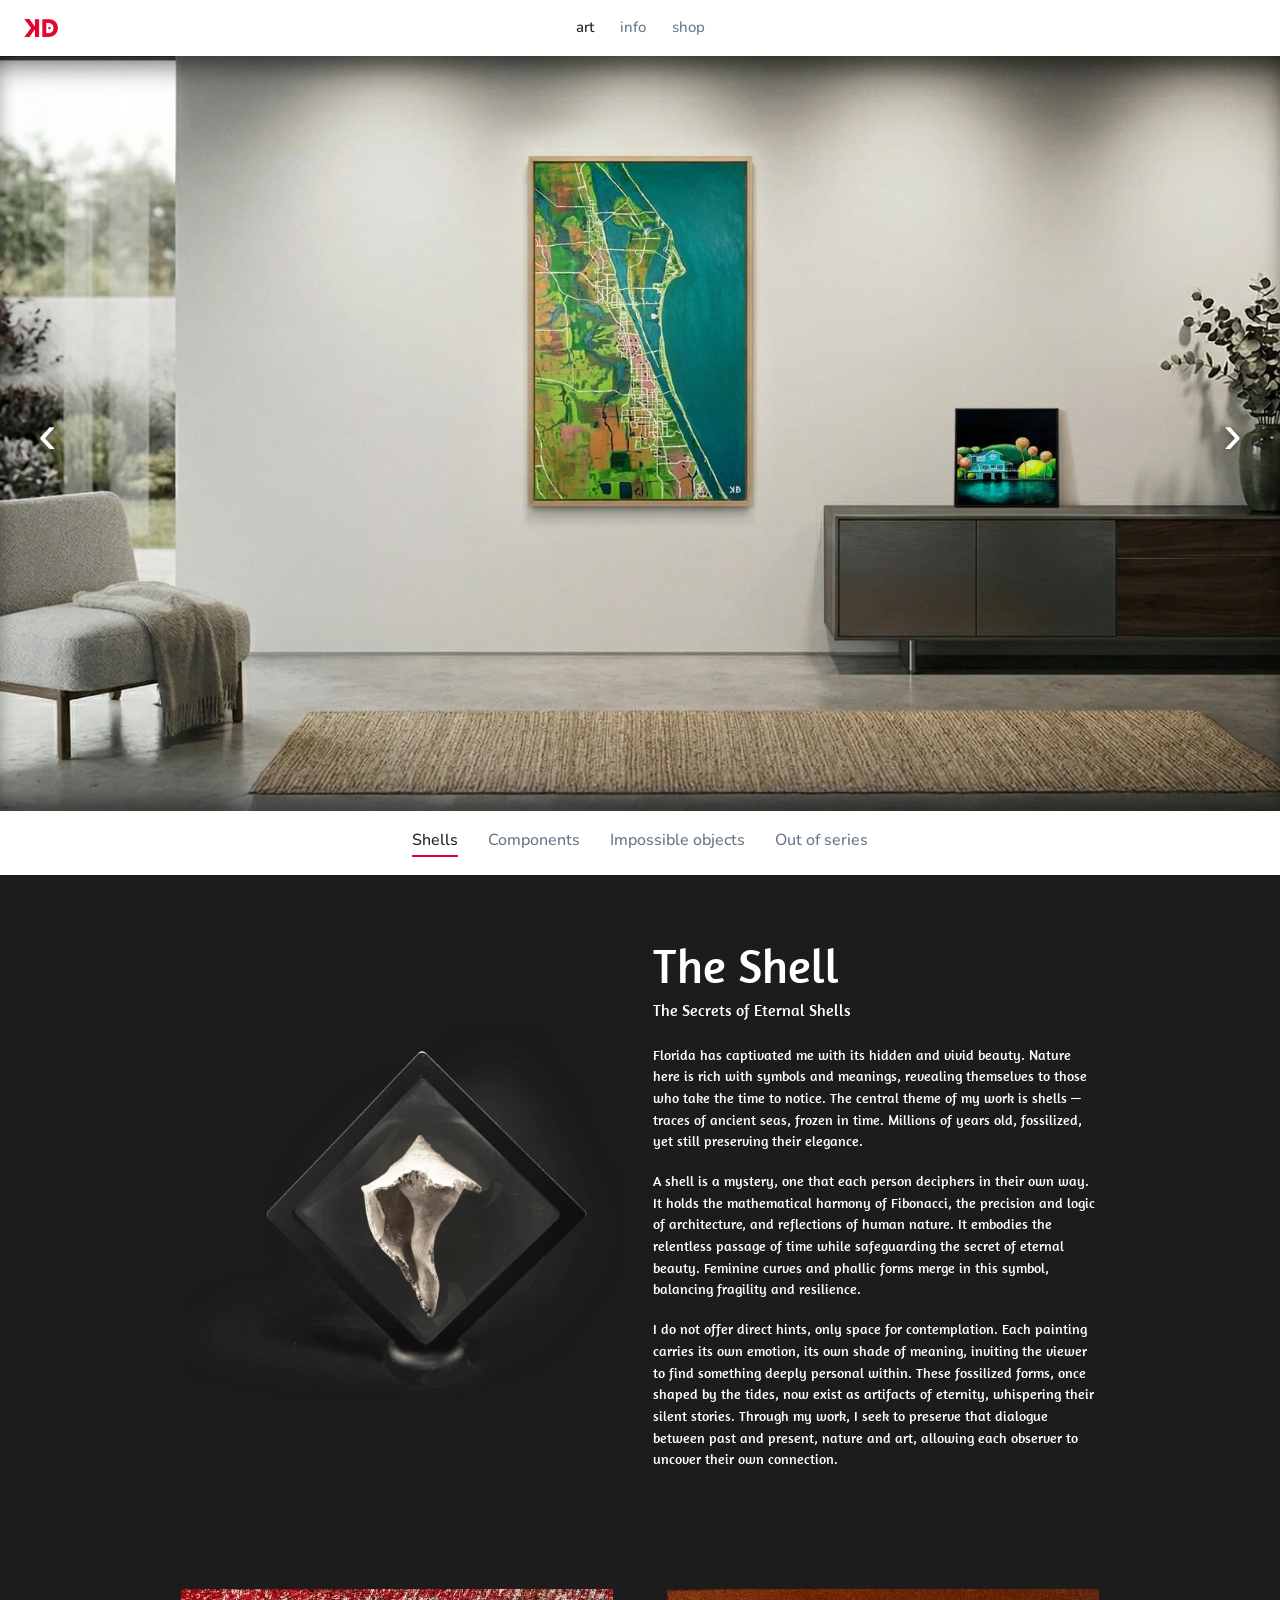
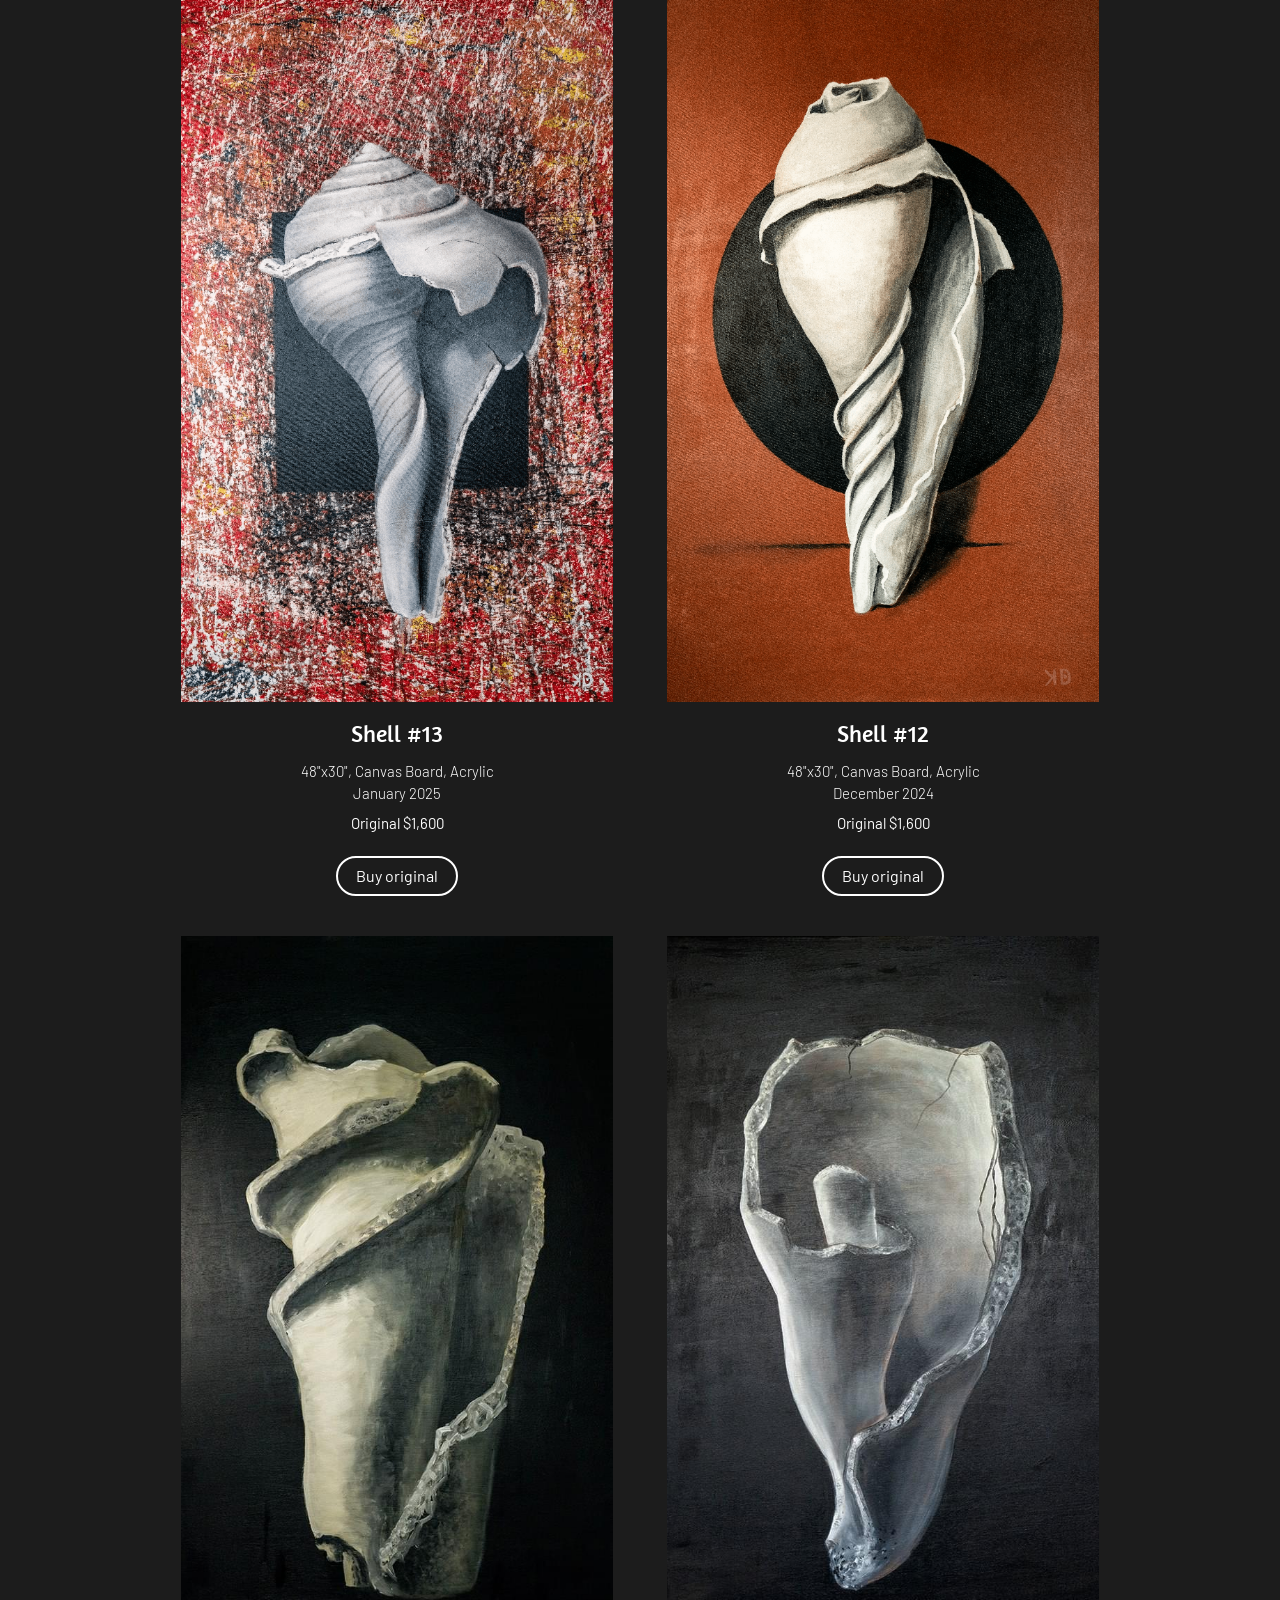
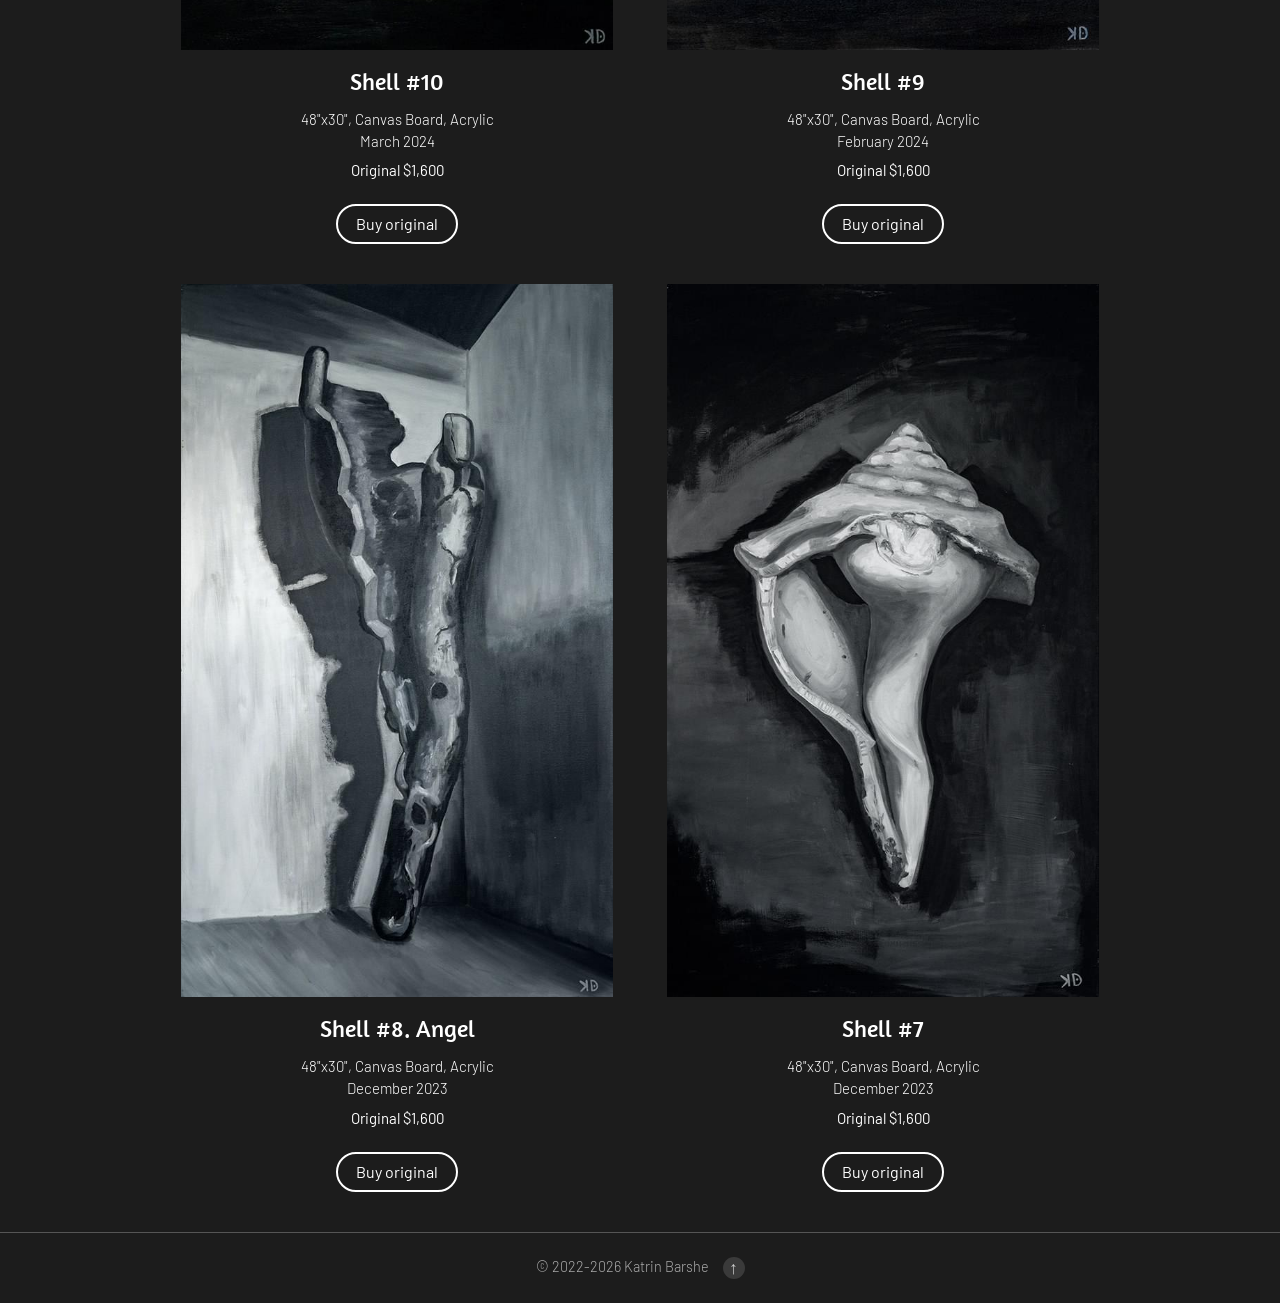
==== index.html @ f4145942 "Refactor code structure for improved readability and maintainability" ====
<!DOCTYPE html>
<html lang="en">
<head>
  <meta charset="UTF-8">
  <meta name="viewport" content="width=device-width, initial-scale=1">
  <title>Katrin Barshe</title>
  <meta name="description" content="Paintings by Katrin Barshe: shells, components, impossible objects. Melbourne, Florida.">
  <meta property="og:title" content="Katrin Barshe">
  <meta property="og:image" content="assets/img/shell-13.jpg">
  <link rel="icon" href="favicon.ico" sizes="any">
  <link rel="icon" type="image/png" href="assets/img/favicon.png">
  <link rel="apple-touch-icon" href="assets/img/apple-touch-icon.png">
  <link rel="preconnect" href="https://fonts.googleapis.com">
  <link rel="preconnect" href="https://fonts.gstatic.com" crossorigin>
  <link href="https://fonts.googleapis.com/css2?family=Amaranth&family=Barlow:wght@300;400&family=Nunito:wght@500&display=swap" rel="stylesheet">
  <link rel="stylesheet" href="styles.css">
</head>
<body>

<header class="topbar" id="top">
  <a class="topbar-logo" href="index.html"><img class="logo" src="assets/img/favicon.png" alt="Katrin Barshe"></a>
  <nav class="navbar" aria-label="Main">
    <a href="index.html" aria-current="page">art</a>
    <a href="info.html">info</a>
    <a href="https://katrinbarshe.printful.me/">shop</a>
  </nav>
</header>

<main>

  <section class="slider" aria-label="Paintings in a gallery">
    <img class="slide-img is-on" src="assets/img/hero-1.jpg" alt="">
    <img class="slide-img" src="assets/img/hero-2.jpg" alt="">
    <img class="slide-img" src="assets/img/hero-3.jpg" alt="">
    <button class="arrow prev" type="button" aria-label="Previous image">&#8249;</button>
    <button class="arrow next" type="button" aria-label="Next image">&#8250;</button>
  </section>

  <nav class="series-nav" aria-label="Series">
    <a href="index.html" aria-current="page">Shells</a>
    <a href="components.html">Components</a>
    <a href="impossible-objects.html">Impossible objects</a>
    <a href="out-of-series.html">Out of series</a>
  </nav>

  <section class="dark">
    <div class="wrap intro">
      <img src="assets/img/shell-intro.png" alt="Shell painting in a frame">
      <div class="intro-text">
        <h1 class="h-big">The Shell</h1>
        <p class="sub">The Secrets of Eternal Shells</p>
        <p>Florida has captivated me with its hidden and vivid beauty. Nature here is rich with symbols and meanings, revealing themselves to those who take the time to notice. The central theme of my work is shells — traces of ancient seas, frozen in time. Millions of years old, fossilized, yet still preserving their elegance.</p>
        <p>A shell is a mystery, one that each person deciphers in their own way. It holds the mathematical harmony of Fibonacci, the precision and logic of architecture, and reflections of human nature. It embodies the relentless passage of time while safeguarding the secret of eternal beauty. Feminine curves and phallic forms merge in this symbol, balancing fragility and resilience.</p>
        <p>I do not offer direct hints, only space for contemplation. Each painting carries its own emotion, its own shade of meaning, inviting the viewer to find something deeply personal within. These fossilized forms, once shaped by the tides, now exist as artifacts of eternity, whispering their silent stories. Through my work, I seek to preserve that dialogue between past and present, nature and art, allowing each observer to uncover their own connection.</p>
      </div>
    </div>
  </section>

  <section class="dark" id="shells">
    <div class="wrap tiles" data-series="shells" data-layout="tiles"></div>
  </section>

</main>

<footer class="footer">
  <p>© 2022-2026 Katrin Barshe</p>
  <a href="#top" class="back-to-top" aria-label="Back to top">&#8593;</a>
</footer>

<script src="works.js"></script>
<script src="main.js"></script>
<script src="parallax.js"></script>
</body>
</html>
---- styles.css ----
/* Katrin Barshe: copy of the original Strikingly design */

:root {
  --dark: #1c1c1c;
  --gray: #77797a;
  --nav: #667788;
  --info-text: #6a7a8b;
  --wrap: 918px;
}

* { box-sizing: border-box; }
html { scroll-behavior: smooth; }
@media (prefers-reduced-motion: reduce) { html { scroll-behavior: auto; } }

body {
  margin: 0;
  background: #fff;
  color: #fff;
  font-family: "Barlow", sans-serif;
  font-weight: 300;
  font-size: 15px;
  line-height: 1.45;
}
img { display: block; max-width: 100%; height: auto; }
a:focus-visible, button:focus-visible { outline: 2px solid #e8eaec; outline-offset: 3px; }

.wrap { width: min(var(--wrap), calc(100% - 40px)); margin: 0 auto; }

/* ---------- header: one thin bar, logo left, menu centered ---------- */

.topbar {
  position: sticky;
  top: 0;
  z-index: 10;
  background: #fff;
  display: grid;
  grid-template-columns: 1fr auto 1fr;
  align-items: center;
  height: 56px;
  padding: 0 24px;
}
.topbar-logo { justify-self: start; display: flex; }
.logo { width: 34px; height: auto; }
.navbar {
  display: flex;
  gap: 26px;
  font-family: "Gotham Rounded", "Nunito", sans-serif;
  font-weight: 500;
  font-size: 15px;
}
.navbar a { color: var(--nav); text-decoration: none; }
.navbar a:hover { color: #334455; }

/* ---------- slider ---------- */

.slider {
  position: relative;
  height: min(59vw, 760px);
  overflow: hidden;
  background: #fff;
}
.slide-img {
  position: absolute;
  inset: 0;
  width: 100%;
  height: 100%;
  max-width: none;
  object-fit: cover;
  opacity: 0;
  transition: opacity 0.8s ease;
}
.slide-img.is-on { opacity: 1; }
.arrow {
  position: absolute;
  top: 50%;
  transform: translateY(-50%);
  background: none;
  border: 0;
  color: #fff;
  font-size: 56px;
  line-height: 1;
  padding: 10px 18px;
  cursor: pointer;
  text-shadow: 0 1px 6px rgba(0, 0, 0, 0.5);
}
.prev { left: 20px; }
.next { right: 20px; }

/* ---------- headings ---------- */

.h-big, .h-mid, .work-title, .sub, .intro-text p {
  font-family: "Amaranth", sans-serif;
  font-weight: 400;
}
.h-big { font-size: 48px; line-height: 1.3; margin: 0; }
.h-mid { font-size: 36px; line-height: 1.2; margin: 0; }

/* ---------- sections ---------- */

.dark { background: var(--dark); padding: 40px 0; }
.gray { background: var(--gray); padding: 40px 0 60px; }

.intro {
  display: grid;
  grid-template-columns: 446px 1fr;
  gap: 26px;
  align-items: center;
  padding: 20px 0;
}
.intro-text .sub { font-size: 16px; margin: 0 0 22px; }
.intro-text p { font-size: 14px; line-height: 1.55; margin: 0 0 18px; }
.intro-io { margin-bottom: 30px; }

.banner {
  height: min(50vw, 640px);
  background-size: cover;
  background-position: center;
  display: flex;
  align-items: center;
  justify-content: center;
  text-align: center;
}
.banner .h-big { text-shadow: 0 1px 12px rgba(0, 0, 0, 0.35); }

/* ---------- rows: image and text side by side, alternating ---------- */

.row {
  display: grid;
  grid-template-columns: 1fr 1fr;
  margin-bottom: 20px;
}
.row-img img { width: 100%; }
.row-text {
  display: flex;
  flex-direction: column;
  padding: 24px 14px;
}
.rows-bottom .row-text { justify-content: flex-end; padding-bottom: 40px; }
.rows-center .row-text { justify-content: center; }
.img-right .row-img { order: 2; }

/* ---------- tiles: two columns, centered captions ---------- */

.tiles {
  display: grid;
  grid-template-columns: 1fr 1fr;
  gap: 40px 54px;
  align-items: end;
}
.tile { text-align: center; }
.tile img { width: 100%; }
.tile-text { padding-top: 14px; }
.tile:last-child:nth-child(odd) { grid-column: 1 / -1; width: calc(50% - 27px); margin: 0 auto; }

/* ---------- work info ---------- */

.work-title { font-size: 24px; line-height: 1.45; margin: 0 0 10px; }
.work-meta { margin: 0; }
.work-price { margin: 8px 0 0; font-weight: 400; }
.work-actions { margin: 22px 0 0; display: flex; flex-wrap: wrap; gap: 10px; }
.tile .work-actions { justify-content: center; }

.pill {
  display: inline-block;
  padding: 10px 18px;
  border: 2px solid #fff;
  border-radius: 999px;
  color: #fff;
  font-family: "Barlow", sans-serif;
  font-weight: 400;
  font-size: 16px;
  line-height: 1;
  text-decoration: none;
}
.pill:hover { background: #fff; color: var(--dark); }

/* ---------- info page ---------- */

.info { background: #fff; color: var(--info-text); padding: 40px 0 80px; }
.info-grid {
  display: grid;
  grid-template-columns: auto 1fr;   /* photo column = photo width; its height follows the text (info.html script) */
  gap: 40px;
  align-items: start;
}
.info-grid > img { display: block; max-width: 45vw; object-fit: cover; }
.info-text p:last-child { margin-bottom: 0; }
.info-text p { margin: 0 0 18px; }
.info-text a { color: #555; }
.info-banner { height: 281px; background-size: cover; background-position: center; }

/* ---------- footer ---------- */

.footer {
  background: var(--dark);
  border-top: 1px solid #555;
  padding: 24px 20px;
  display: flex;
  align-items: center;
  justify-content: center;
  gap: 14px;
}
.footer p { margin: 0; font-size: .9rem; color: #aaa; }
.back-to-top {
  display: inline-flex;
  align-items: center;
  justify-content: center;
  width: 22px;
  height: 22px;
  border-radius: 50%;
  background: #3a3a3a;
  color: #ccc;
  font-size: 1.1rem;
  font-weight: 600;
  text-decoration: none;
  transition: background .2s ease, color .2s ease;
}
.back-to-top:hover { background: #e4003a; color: #fff; text-decoration: none; }
html { scroll-behavior: smooth; }
@media (prefers-reduced-motion: reduce) { html { scroll-behavior: auto; } }

/* Map of Florida on the info page: fixed background = parallax, like katrindesign.com.
   The map is sized to 90% of the screen height (about 10% less zoom than "cover"). */
.info-map {
  background-size: max(100vw, calc(90vh * 3.145)) auto;
  background-position: center bottom;   /* map sits at the bottom of the screen, marker stays in view */
  background-repeat: no-repeat;
  background-attachment: fixed;
  background-color: #111;
  min-height: 40vh;
}
/* phones don't support fixed backgrounds well */
@media (max-width: 760px) { .info-map { background-attachment: scroll; background-size: cover; min-height: 260px; } }

/* ---------- parallax (see parallax.js) ---------- */

.has-parallax { position: relative; overflow: hidden; }
.parallax-layer {
  position: absolute;
  left: 0;
  right: 0;
  top: -25%;
  height: 150%;
  background-size: cover;
  background-position: center;
  will-change: transform;
  z-index: 0;
}
.has-parallax > :not(.parallax-layer) { position: relative; z-index: 1; }

/* ---------- inner shadow: the picture sits below the page edge ---------- */

.slider, .banner, .info-banner { position: relative; }
.slider::after, .banner::after, .info-banner::after {
  content: "";
  position: absolute;
  inset: 0;
  pointer-events: none;
  z-index: 2;
  box-shadow:
    inset 0 22px 28px -14px rgba(0, 0, 0, 0.6),
    inset 0 -22px 28px -14px rgba(0, 0, 0, 0.6);
}
.slider .arrow { z-index: 3; }
.banner .h-big { position: relative; z-index: 3; }

/* ---------- series menu under the banner ---------- */

.series-nav {
  background: #fff;
  display: flex;
  flex-wrap: wrap;
  justify-content: center;
  gap: 8px 30px;
  padding: 18px 20px;
  font-family: "Gotham Rounded", "Nunito", sans-serif;
  font-weight: 500;
  font-size: 16px;
}
.series-nav a {
  color: var(--nav);
  text-decoration: none;
  padding-bottom: 3px;
  border-bottom: 2px solid transparent;
}
.series-nav a:hover { color: #334455; }
.series-nav a[aria-current="page"] { color: #222; border-bottom-color: #e4003a; }
.navbar a[aria-current="page"] { color: #222; }
.io-top { padding: 30px 0; }
.io-top .intro-io { margin-bottom: 0; grid-template-columns: 1fr; justify-items: center; }
.io-top .intro-io img { width: 446px; }

/* hidden from view, still read by search engines and screen readers */
.visually-hidden {
  position: absolute !important;
  width: 1px; height: 1px;
  overflow: hidden;
  clip: rect(0 0 0 0);
  white-space: nowrap;
}

/* ---------- white section (Components) ---------- */

.light { background: #f2f2f2; color: #222; padding: 40px 0 60px; }
.light .pill { border-color: #222; color: #222; }
.light .pill:hover { background: #222; color: #fff; }

/* ---------- two photos side by side instead of a banner (Impossible objects) ---------- */

.banner-pair {
  position: relative;
  display: grid;
  grid-template-columns: 1fr 1fr;
  height: min(50vw, 640px);
  overflow: hidden;
}
.banner-four {
  grid-template-columns: repeat(4, 1fr);
  height: auto;                      /* follow the photos, no cropping */
  max-width: 1440px;                 /* keeps the strip from getting too tall on wide screens */
  margin: 0 auto;
}
.banner-four img { height: auto; object-fit: initial; }
.banner-four-wrap { background: #292929; position: relative; }
.banner-four::after { display: none; }
.banner-four-wrap::after {
  content: "";
  position: absolute;
  inset: 0;
  pointer-events: none;
  box-shadow:
    inset 0 22px 28px -14px rgba(0, 0, 0, 0.6),
    inset 0 -22px 28px -14px rgba(0, 0, 0, 0.6);
}
.banner-pair img { width: 100%; height: 100%; max-width: none; object-fit: cover; }
.banner-pair::after {
  content: "";
  position: absolute;
  inset: 0;
  pointer-events: none;
  box-shadow:
    inset 0 22px 28px -14px rgba(0, 0, 0, 0.6),
    inset 0 -22px 28px -14px rgba(0, 0, 0, 0.6);
}

/* ---------- small screens ---------- */

@media (max-width: 760px) {
  .intro, .row, .tiles, .info-grid { grid-template-columns: 1fr; }
  .img-right .row-img { order: 0; }
  .rows-bottom .row-text { padding-bottom: 24px; }
  .tile:last-child:nth-child(odd) { width: 100%; }
  .h-big { font-size: 38px; }
}

/* Slider with full-width photos (Components, Out of series): nothing is cut at the sides,
   each photo slides from its top to its bottom while the page scrolls (see parallax.js). */
.slider.fit-slider { height: auto; aspect-ratio: 3 / 1; }
.fit-slider .slide-img { bottom: auto; }

/* ---------- clickable paintings + lightbox ---------- */
.pic { display: block; position: relative; padding: 0; border: 0; background: none; cursor: zoom-in; width: 100%; }
.pic img { display: block; width: 100%; }
.pic-count {
  position: absolute; right: 10px; bottom: 10px; padding: 3px 9px; border-radius: 12px;
  background: rgba(0,0,0,.55); color: #fff; font-size: 12px; letter-spacing: .04em; pointer-events: none;
}
.lightbox {
  position: fixed; inset: 0; z-index: 10000; background: #0d0d0d;
  display: flex; align-items: center; justify-content: center;
}
.lightbox[hidden] { display: none; }
body.lb-open { overflow: hidden; }
.lb-fig { margin: 0; display: flex; flex-direction: column; align-items: center; justify-content: center; width: 100%; height: 100%; padding: 56px 72px 20px; box-sizing: border-box; }
.lb-img { max-width: 100%; max-height: calc(100% - 36px); object-fit: contain; display: block; }
.lb-cap { color: #aaa; font-size: .9rem; margin-top: 12px; white-space: pre; }
.lb-close, .lb-prev, .lb-next {
  position: absolute; background: none; border: 0; color: #ddd; cursor: pointer; line-height: 1; padding: 10px 14px;
}
.lb-close { top: 8px; right: 12px; font-size: 38px; }
.lb-prev, .lb-next { top: 50%; transform: translateY(-50%); font-size: 56px; }
.lb-prev { left: 8px; } .lb-next { right: 8px; }
.lb-close:hover, .lb-prev:hover, .lb-next:hover { color: #e4003a; }
.lightbox.single .lb-prev, .lightbox.single .lb-next { display: none; }
@media (max-width: 760px) {
  .lb-fig { padding: 52px 8px 16px; }
  .lb-prev, .lb-next { font-size: 40px; top: auto; bottom: 6px; transform: none; }
}
.lightbox button:focus:not(:focus-visible) { outline: none; }
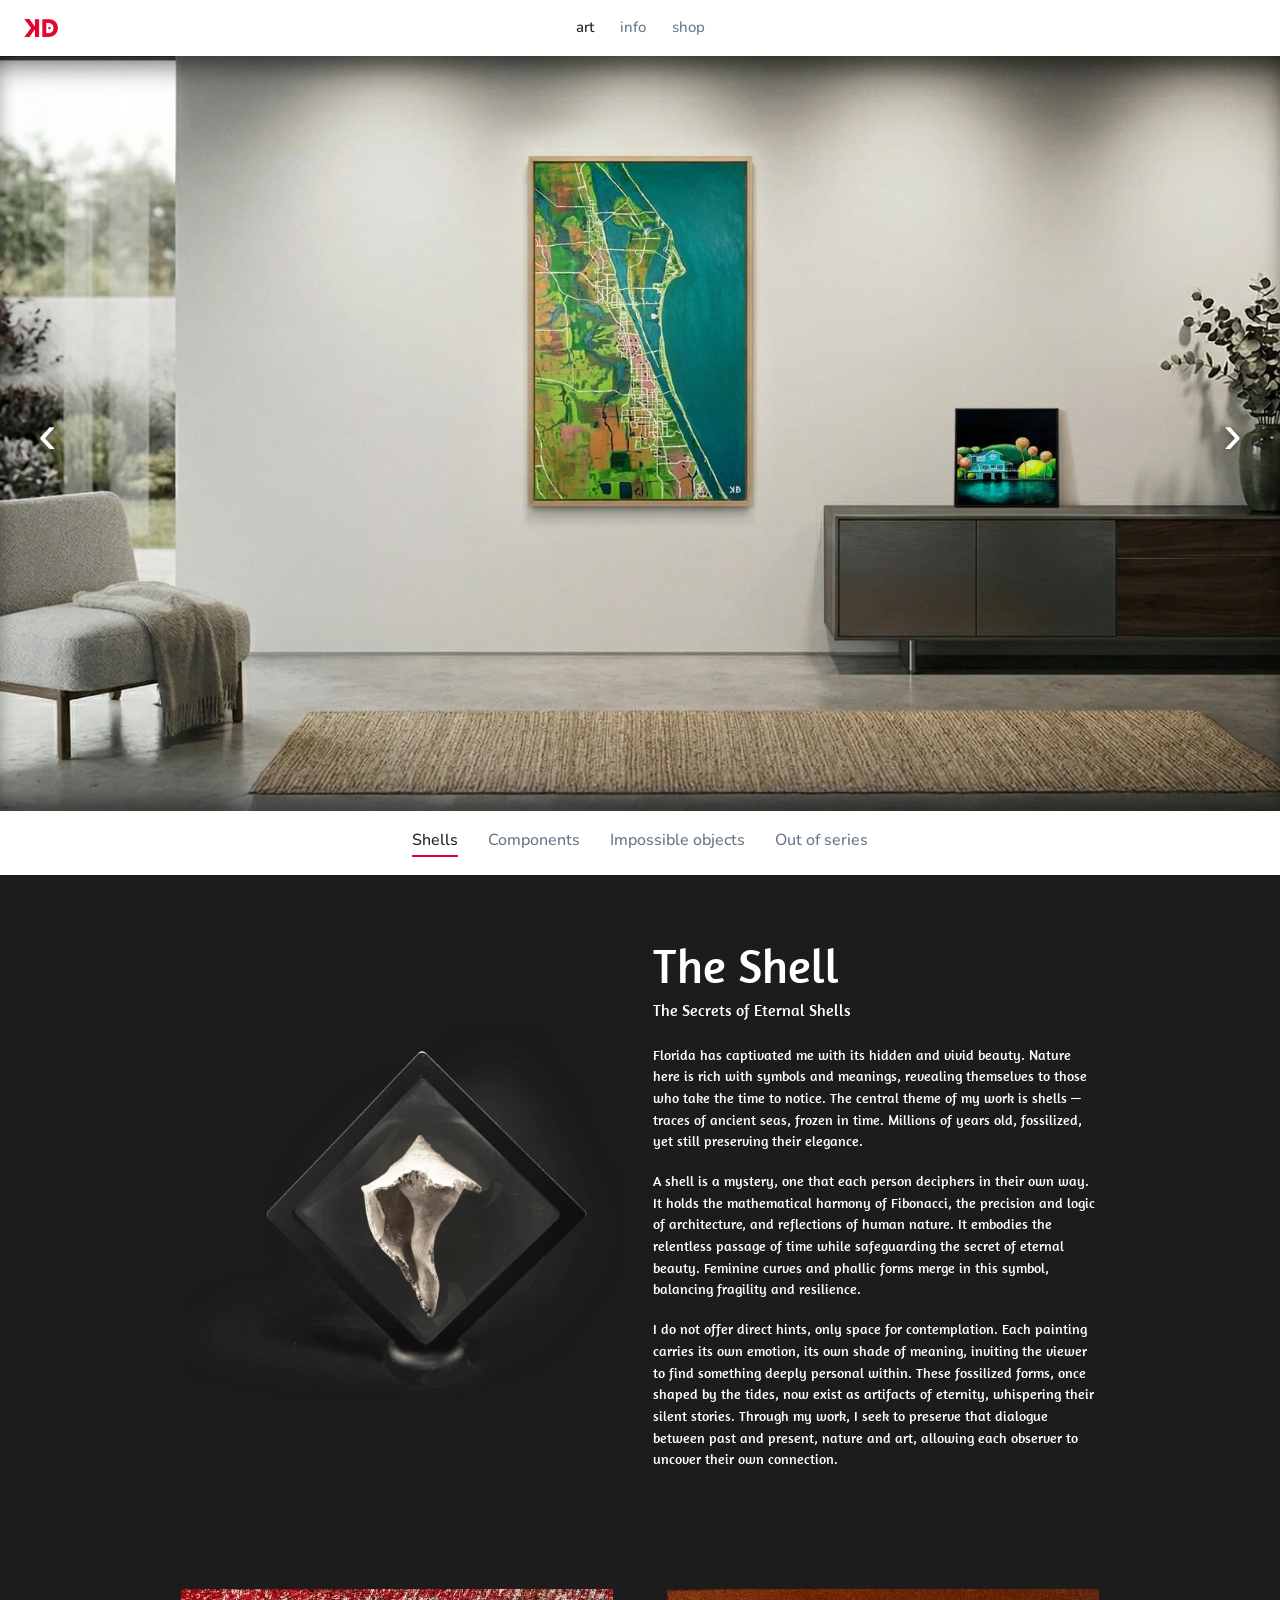
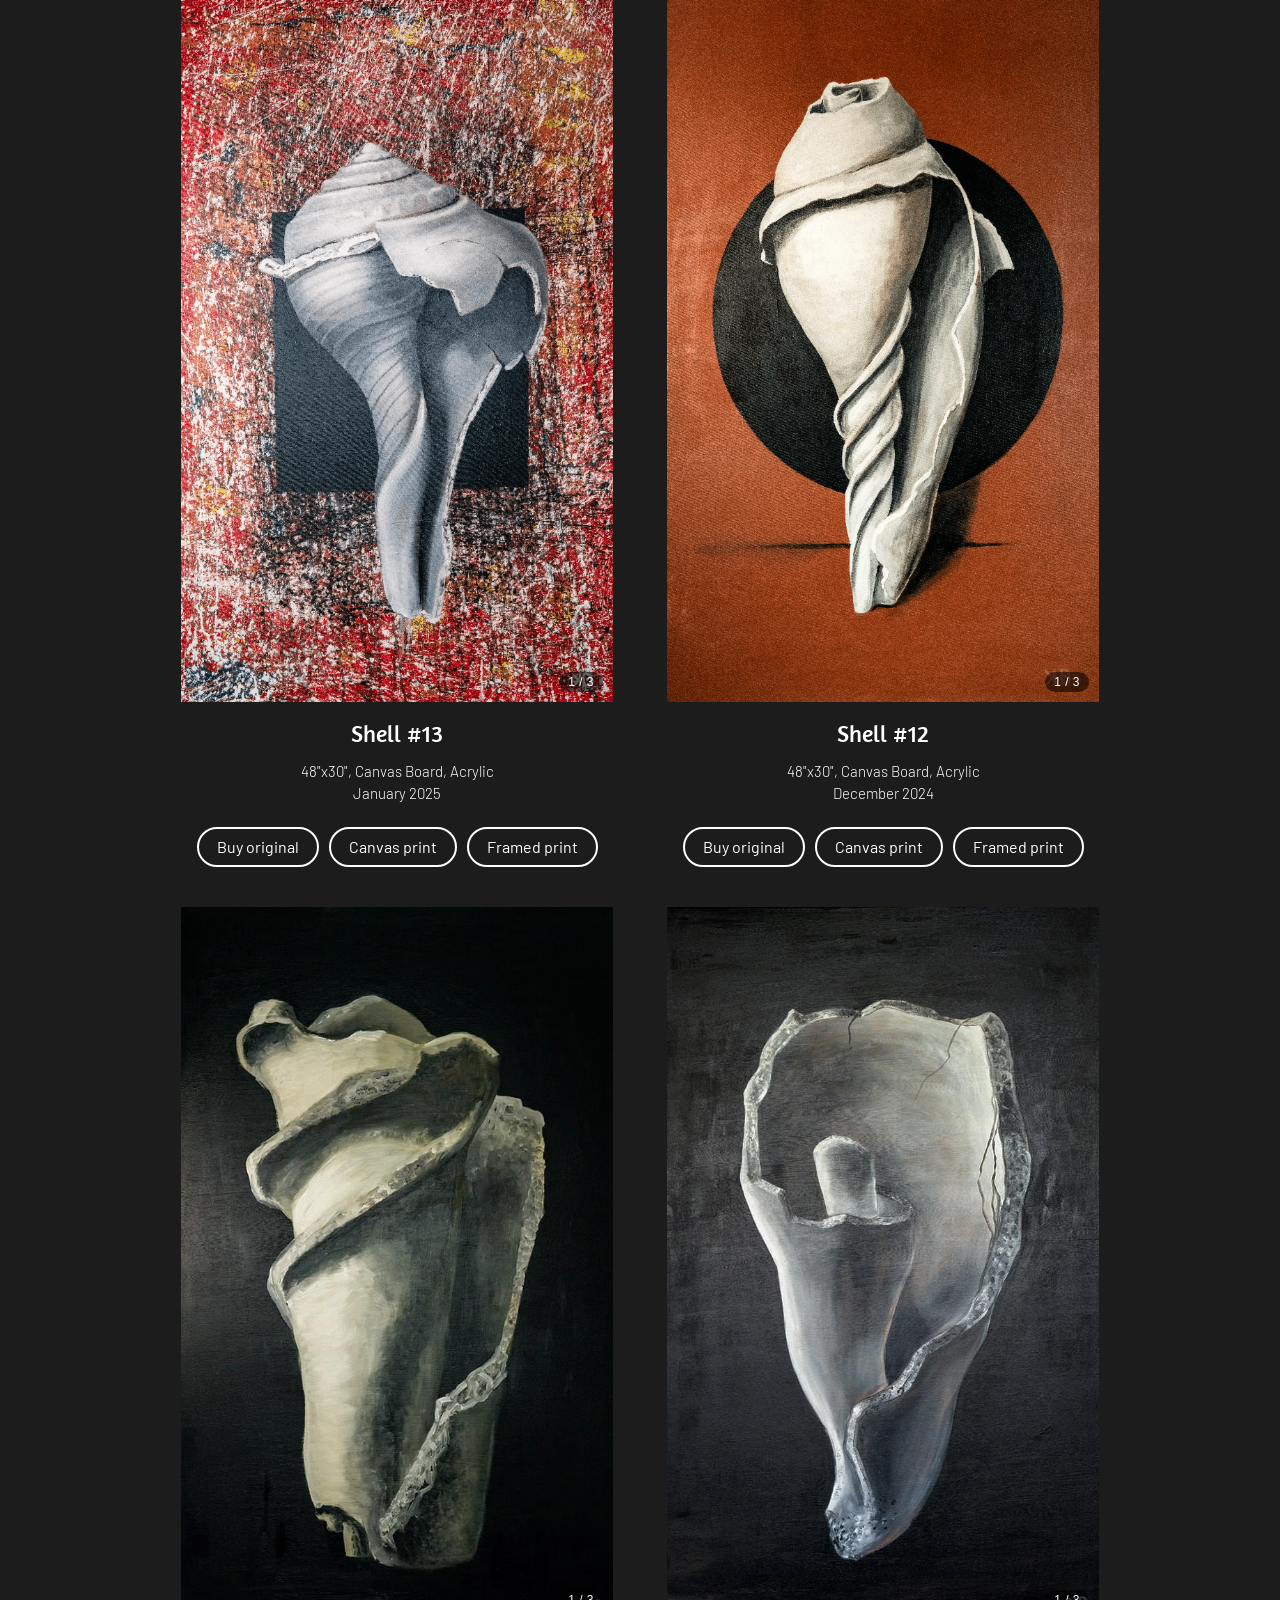
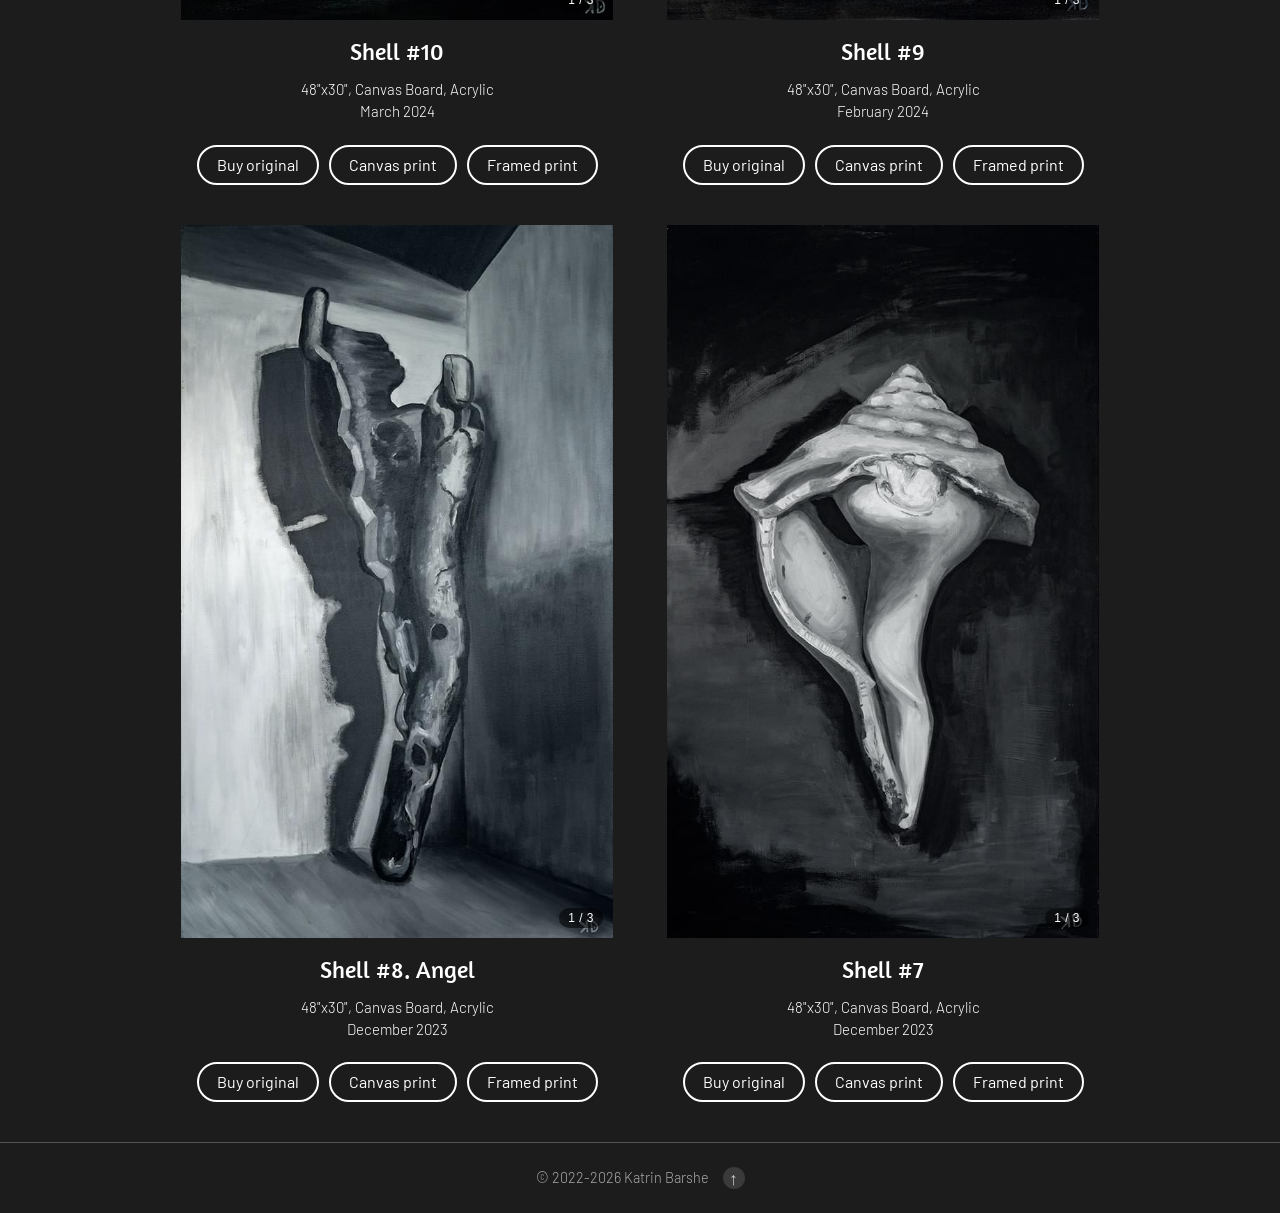
==== commit 41702425: "Add target="_blank" and rel="noopener" to shop links for improved security and user experience" ====
--- a/index.html
+++ b/index.html
@@ -22,7 +22,7 @@
   <nav class="navbar" aria-label="Main">
     <a href="index.html" aria-current="page">art</a>
     <a href="info.html">info</a>
-    <a href="https://katrinbarshe.printful.me/">shop</a>
+    <a href="https://katrinbarshe.printful.me/" target="_blank" rel="noopener">shop</a>
   </nav>
 </header>
 
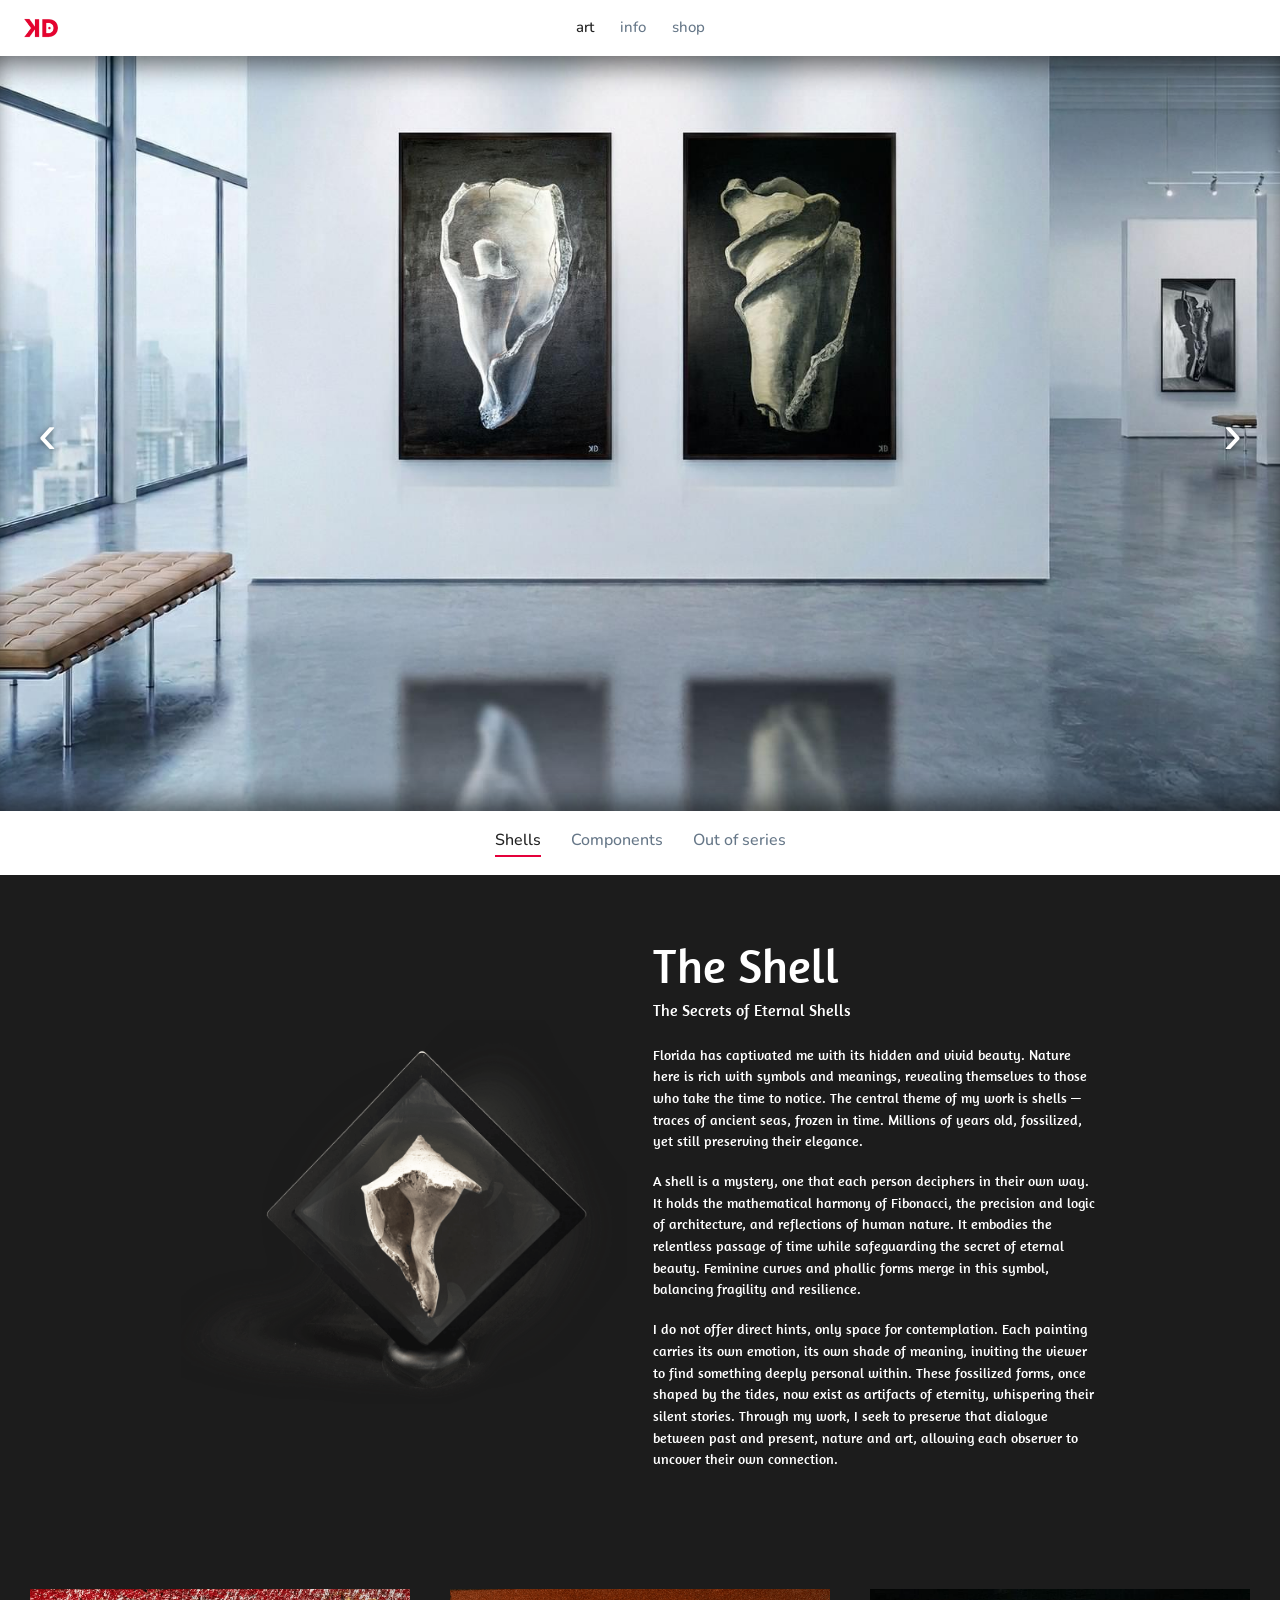
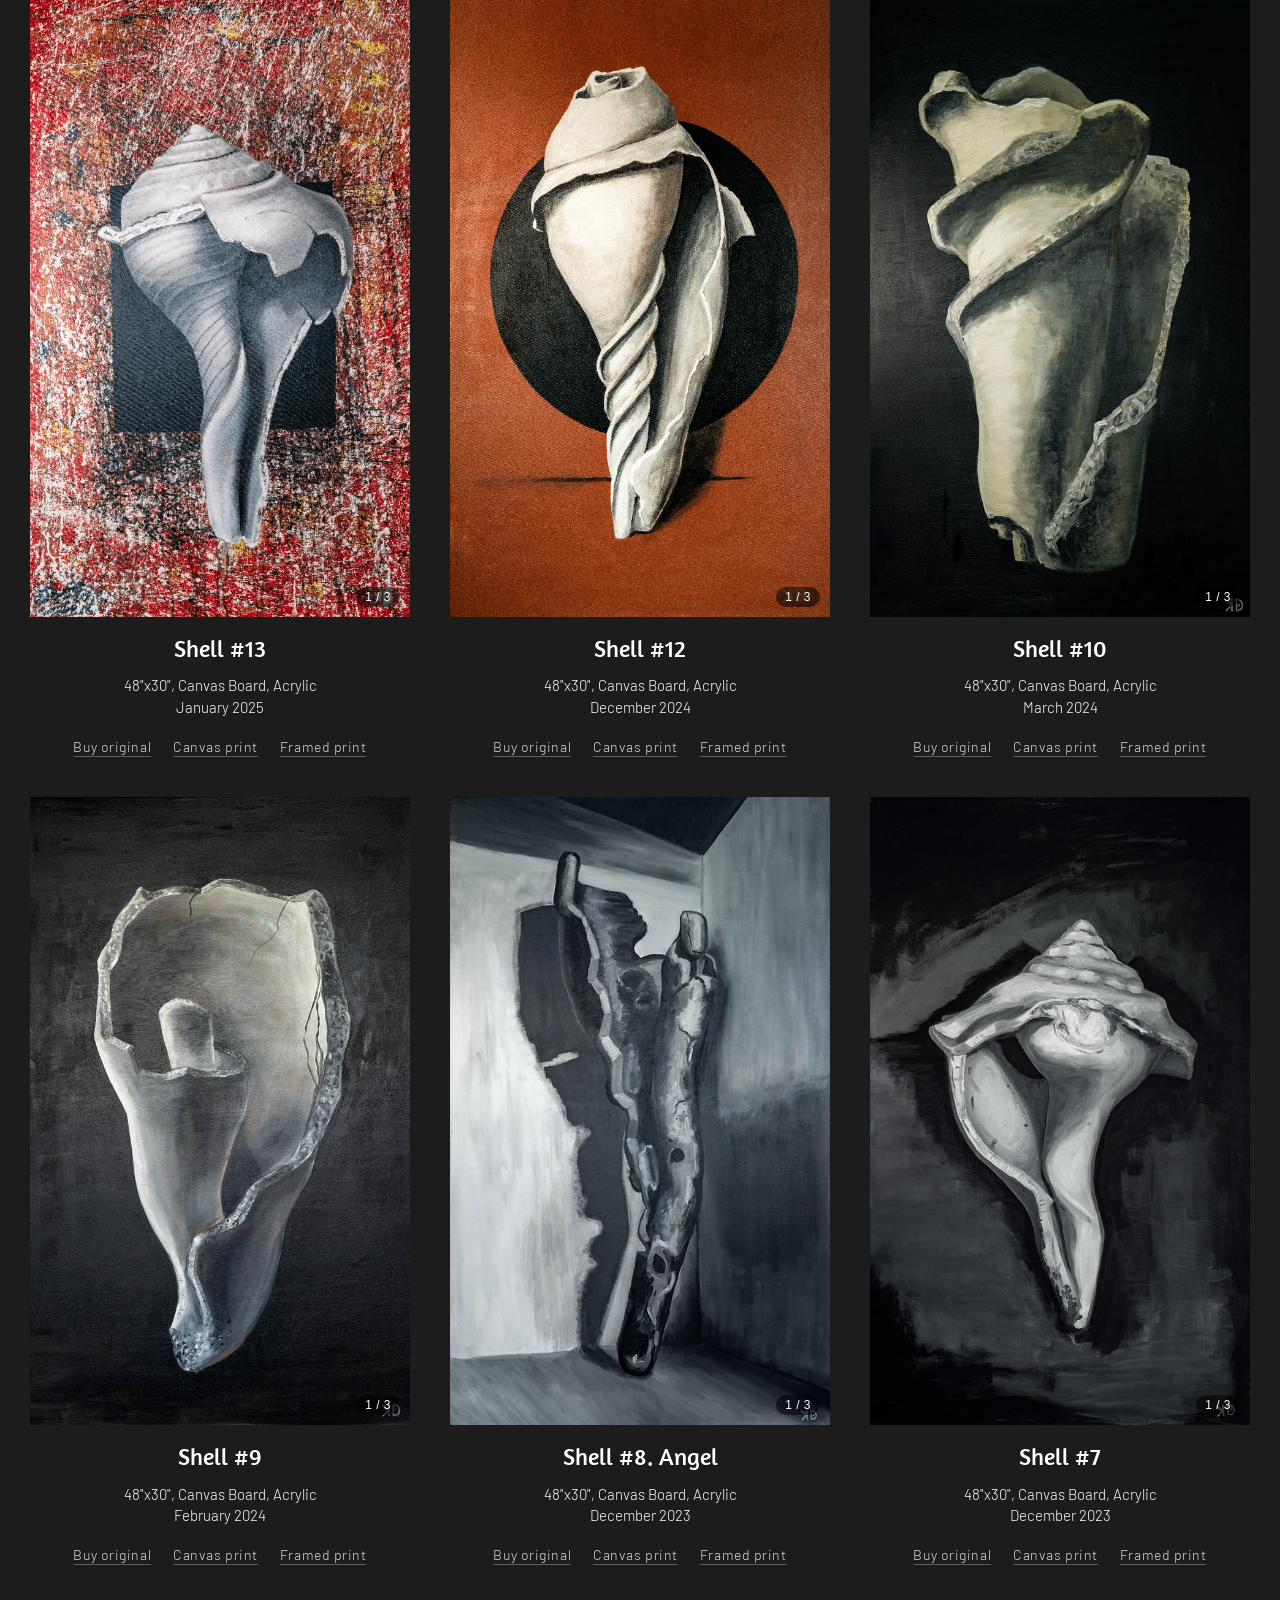
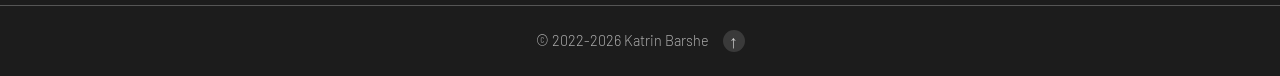
==== commit a252d8ff: "Update README and HTML files to remove impossible objects page; redirect to Out of series page" ====
--- a/index.html
+++ b/index.html
@@ -29,9 +29,9 @@
 <main>
 
   <section class="slider" aria-label="Paintings in a gallery">
-    <img class="slide-img is-on" src="assets/img/hero-1.jpg" alt="">
-    <img class="slide-img" src="assets/img/hero-2.jpg" alt="">
+    <img class="slide-img is-on" src="assets/img/hero-2.jpg" alt="">
     <img class="slide-img" src="assets/img/hero-3.jpg" alt="">
+    <img class="slide-img" src="assets/img/hero-1.jpg" alt="">
     <button class="arrow prev" type="button" aria-label="Previous image">&#8249;</button>
     <button class="arrow next" type="button" aria-label="Next image">&#8250;</button>
   </section>
@@ -39,7 +39,6 @@
   <nav class="series-nav" aria-label="Series">
     <a href="index.html" aria-current="page">Shells</a>
     <a href="components.html">Components</a>
-    <a href="impossible-objects.html">Impossible objects</a>
     <a href="out-of-series.html">Out of series</a>
   </nav>
 
--- a/styles.css
+++ b/styles.css
@@ -139,18 +139,22 @@
 .rows-center .row-text { justify-content: center; }
 .img-right .row-img { order: 2; }
 
-/* ---------- tiles: two columns, centered captions ---------- */
-
+/* ---------- tiles: flexible columns, centered captions ---------- */
+
+/* As many columns as fit: 1 on phones, 2 on tablets, 3-4 on wide screens.
+   Each tile stays about 380px wide so the 620px images stay sharp;
+   an unfinished last row is centered. */
+.tiles.wrap { width: min(1800px, calc(100% - 40px)); }
 .tiles {
-  display: grid;
-  grid-template-columns: 1fr 1fr;
-  gap: 40px 54px;
-  align-items: end;
-}
-.tile { text-align: center; }
+  display: flex;
+  flex-wrap: wrap;
+  justify-content: center;
+  gap: 40px;
+  align-items: flex-end;
+}
+.tile { flex: 0 1 380px; text-align: center; }
 .tile img { width: 100%; }
 .tile-text { padding-top: 14px; }
-.tile:last-child:nth-child(odd) { grid-column: 1 / -1; width: calc(50% - 27px); margin: 0 auto; }
 
 /* ---------- work info ---------- */
 
@@ -162,16 +166,33 @@
 
 .pill {
   display: inline-block;
-  padding: 10px 18px;
-  border: 2px solid #fff;
+  padding: 8px 16px;
+  border: 1px solid #fff;
   border-radius: 999px;
   color: #fff;
   font-family: "Barlow", sans-serif;
   font-weight: 400;
-  font-size: 16px;
+  font-size: 14px;
+  letter-spacing: 0.04em;
   line-height: 1;
   text-decoration: none;
 }
+/* Buy links (original and prints): plain text with a thin underline, one quiet line */
+.work-prints { margin: 18px 0 0; display: flex; flex-wrap: wrap; gap: 6px 22px; }
+.tile .work-prints { justify-content: center; }
+.text-link {
+  color: inherit;
+  font-size: 14px;
+  letter-spacing: 0.04em;
+  text-decoration: underline;
+  text-decoration-thickness: 1px;
+  text-underline-offset: 4px;
+  text-decoration-color: rgba(255, 255, 255, 0.35);
+  opacity: 0.85;
+}
+.text-link:hover { opacity: 1; text-decoration-color: currentColor; }
+.light .text-link { text-decoration-color: rgba(0, 0, 0, 0.3); }
+.light .text-link:hover { text-decoration-color: currentColor; }
 .pill:hover { background: #fff; color: var(--dark); }
 
 /* ---------- info page ---------- */
@@ -387,3 +408,10 @@
   .lb-prev, .lb-next { font-size: 40px; top: auto; bottom: 6px; transform: none; }
 }
 .lightbox button:focus:not(:focus-visible) { outline: none; }
+
+/* ---------- no empty strip under the footer on short pages ---------- */
+body { display: flex; flex-direction: column; min-height: 100vh; }
+body > main { flex: 1 0 auto; }
+/* info page: the map takes the leftover height */
+main:has(> .info-map) { display: flex; flex-direction: column; }
+main > .info-map { flex: 1 0 auto; }
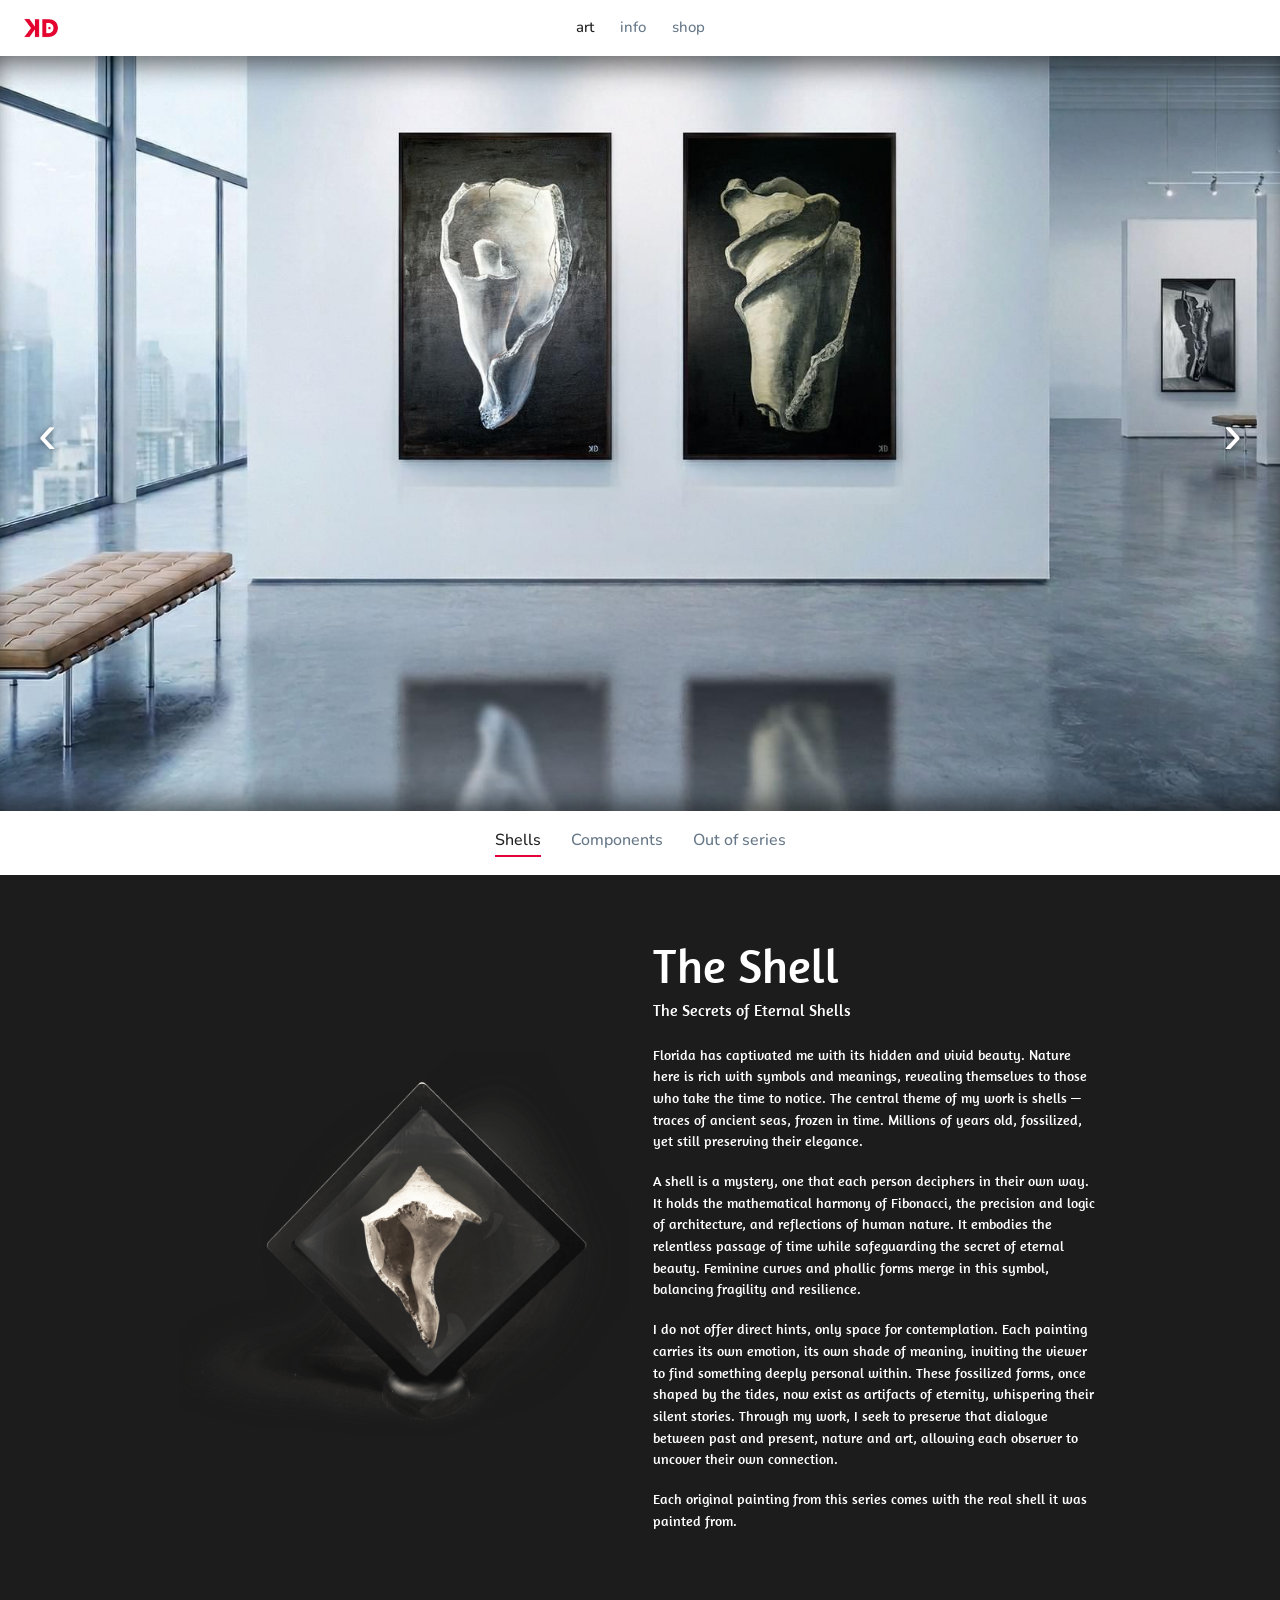
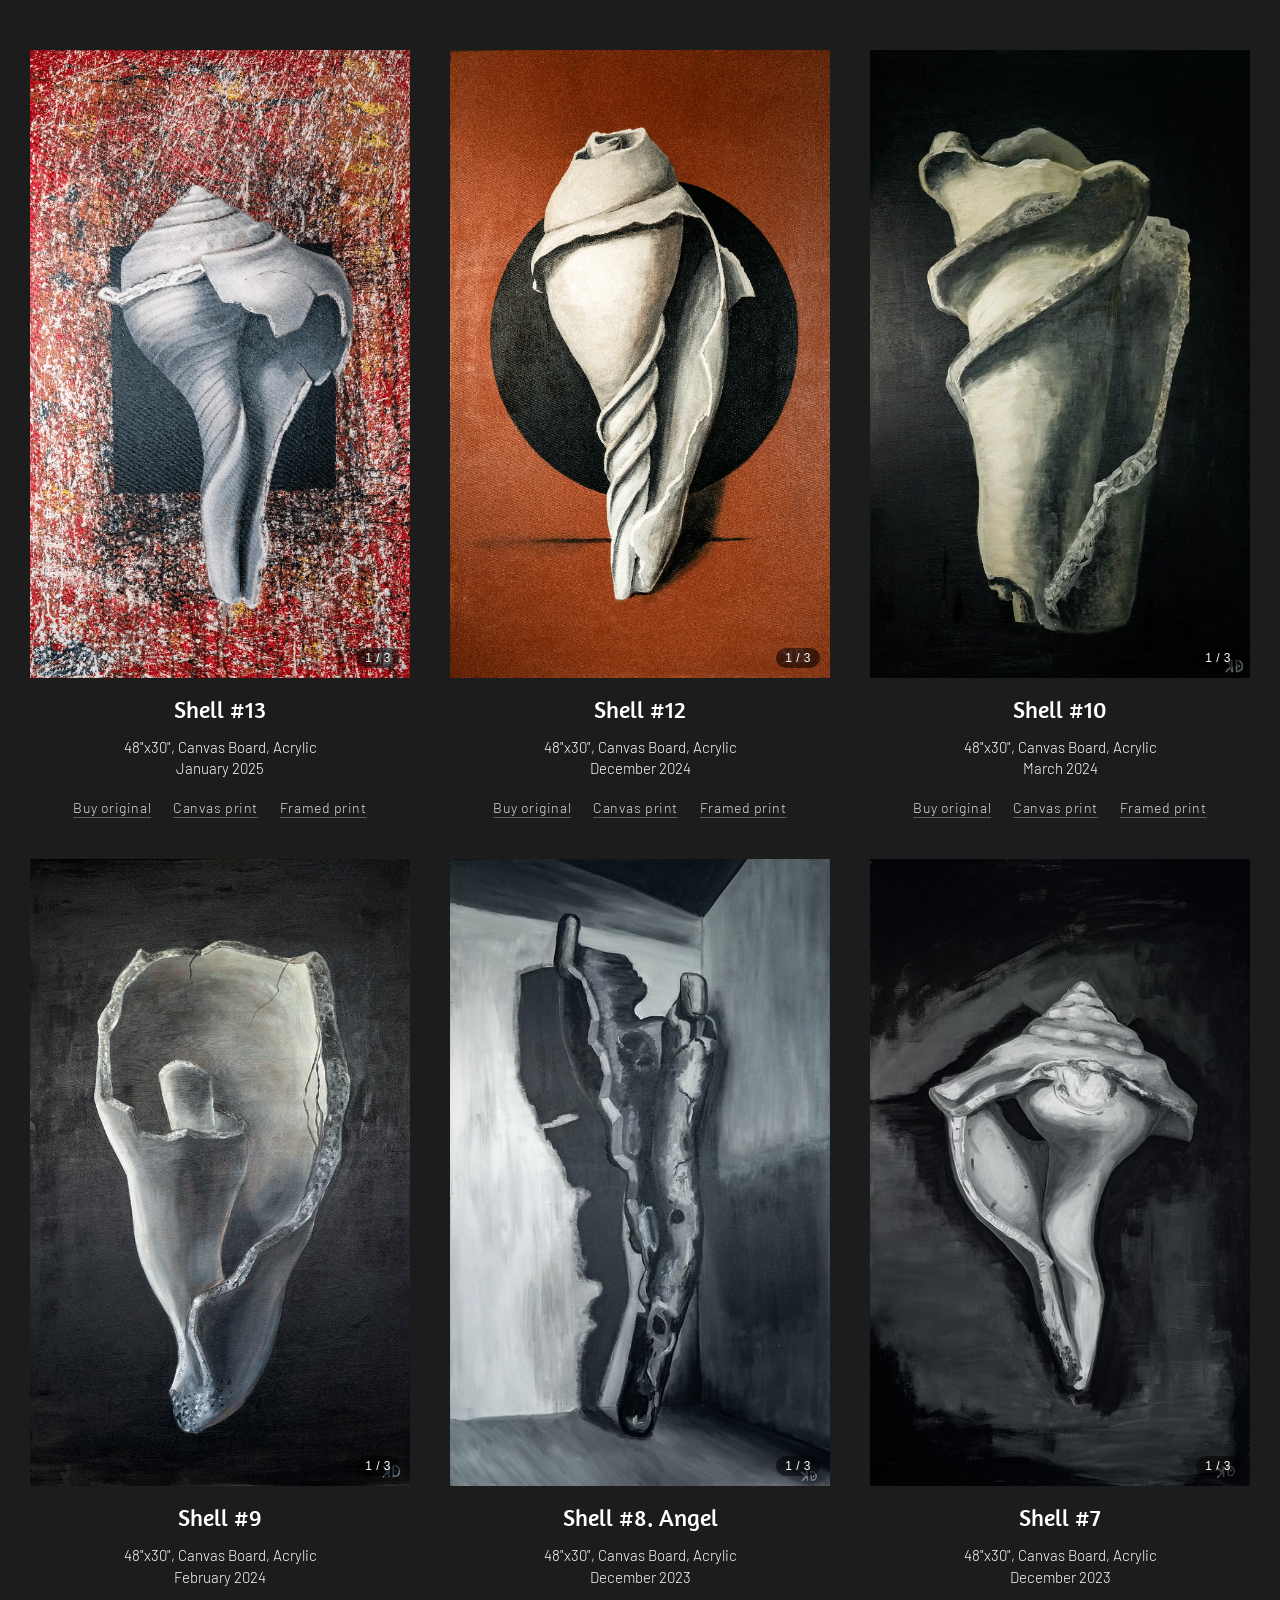
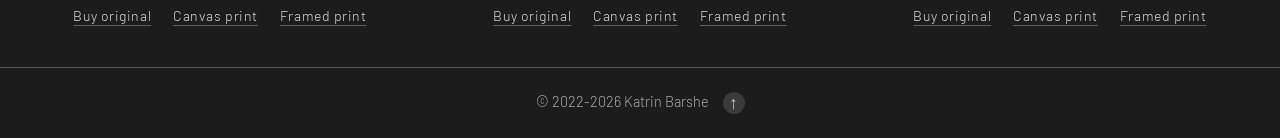
==== commit f7770a3e: "Update content in index.html and info.html for clarity and engagement" ====
--- a/index.html
+++ b/index.html
@@ -51,6 +51,7 @@
         <p>Florida has captivated me with its hidden and vivid beauty. Nature here is rich with symbols and meanings, revealing themselves to those who take the time to notice. The central theme of my work is shells — traces of ancient seas, frozen in time. Millions of years old, fossilized, yet still preserving their elegance.</p>
         <p>A shell is a mystery, one that each person deciphers in their own way. It holds the mathematical harmony of Fibonacci, the precision and logic of architecture, and reflections of human nature. It embodies the relentless passage of time while safeguarding the secret of eternal beauty. Feminine curves and phallic forms merge in this symbol, balancing fragility and resilience.</p>
         <p>I do not offer direct hints, only space for contemplation. Each painting carries its own emotion, its own shade of meaning, inviting the viewer to find something deeply personal within. These fossilized forms, once shaped by the tides, now exist as artifacts of eternity, whispering their silent stories. Through my work, I seek to preserve that dialogue between past and present, nature and art, allowing each observer to uncover their own connection.</p>
+        <p>Each original painting from this series comes with the real shell it was painted from.</p>
       </div>
     </div>
   </section>
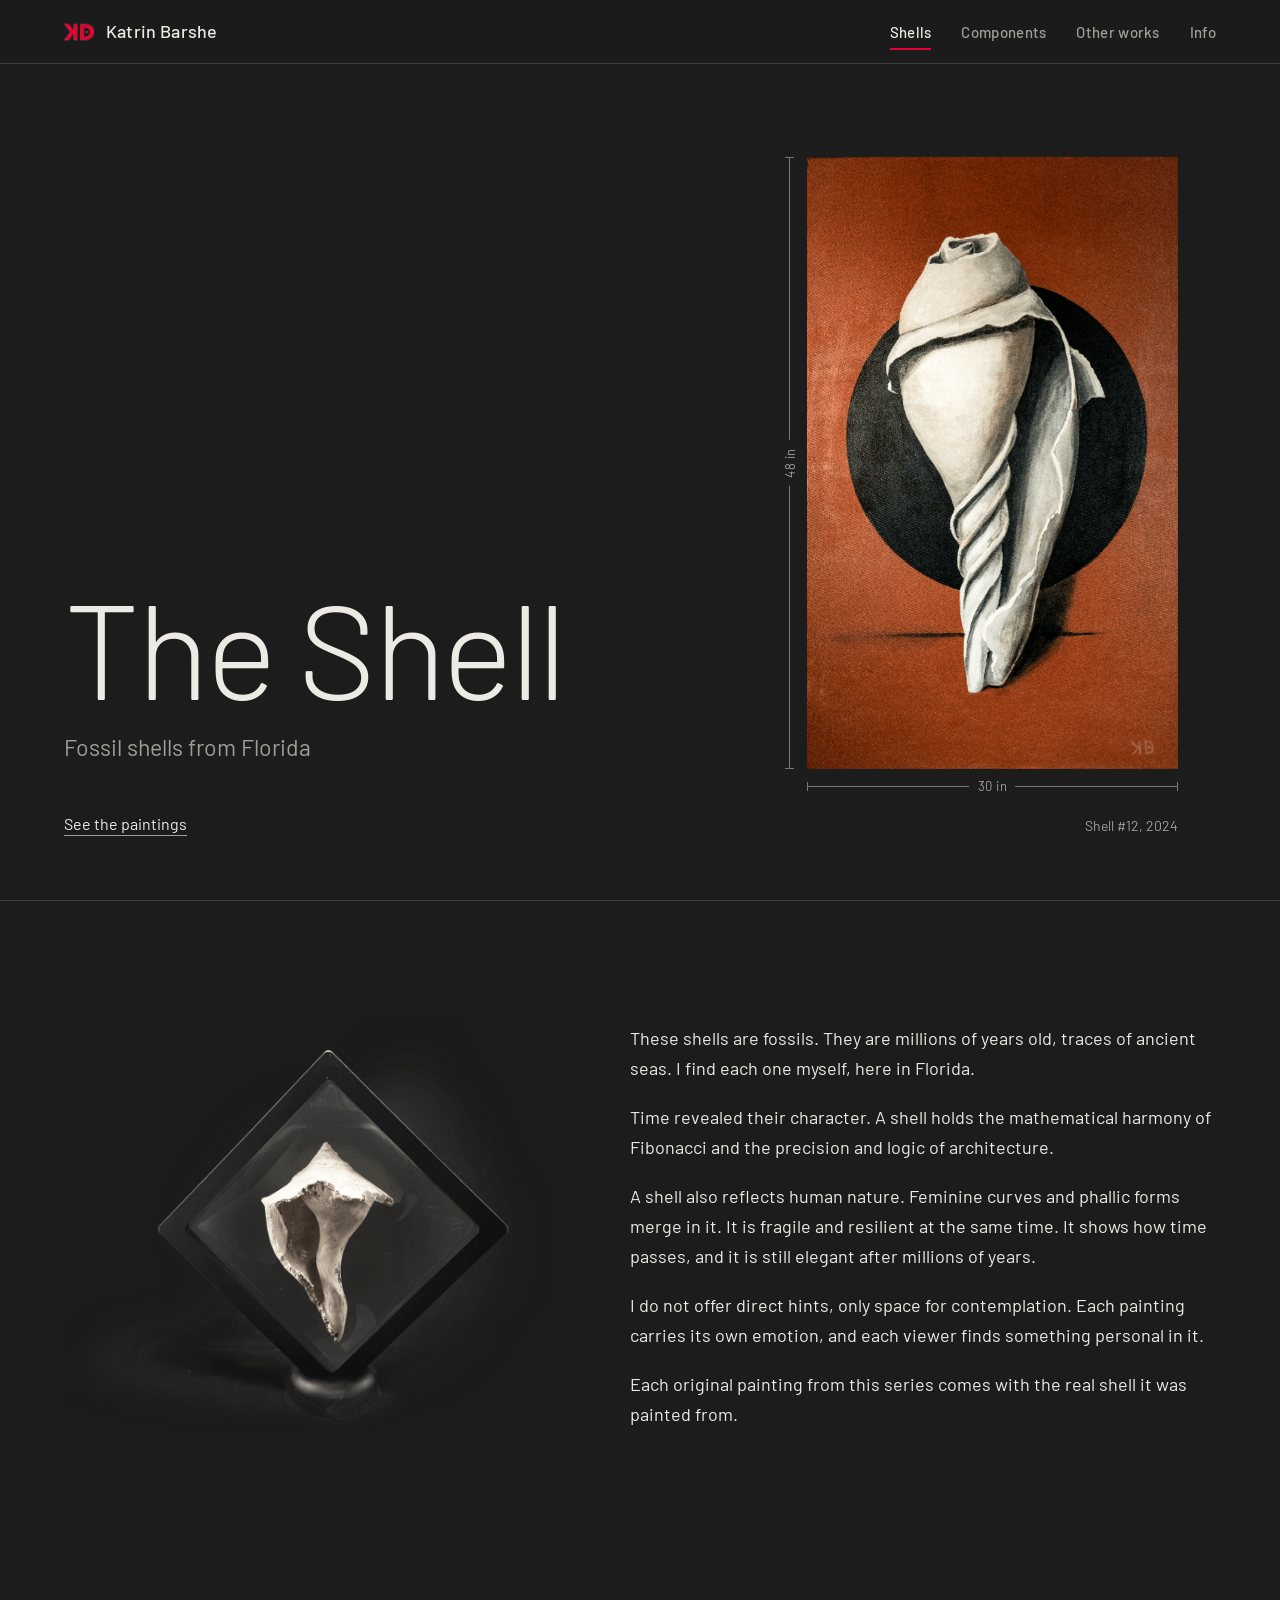
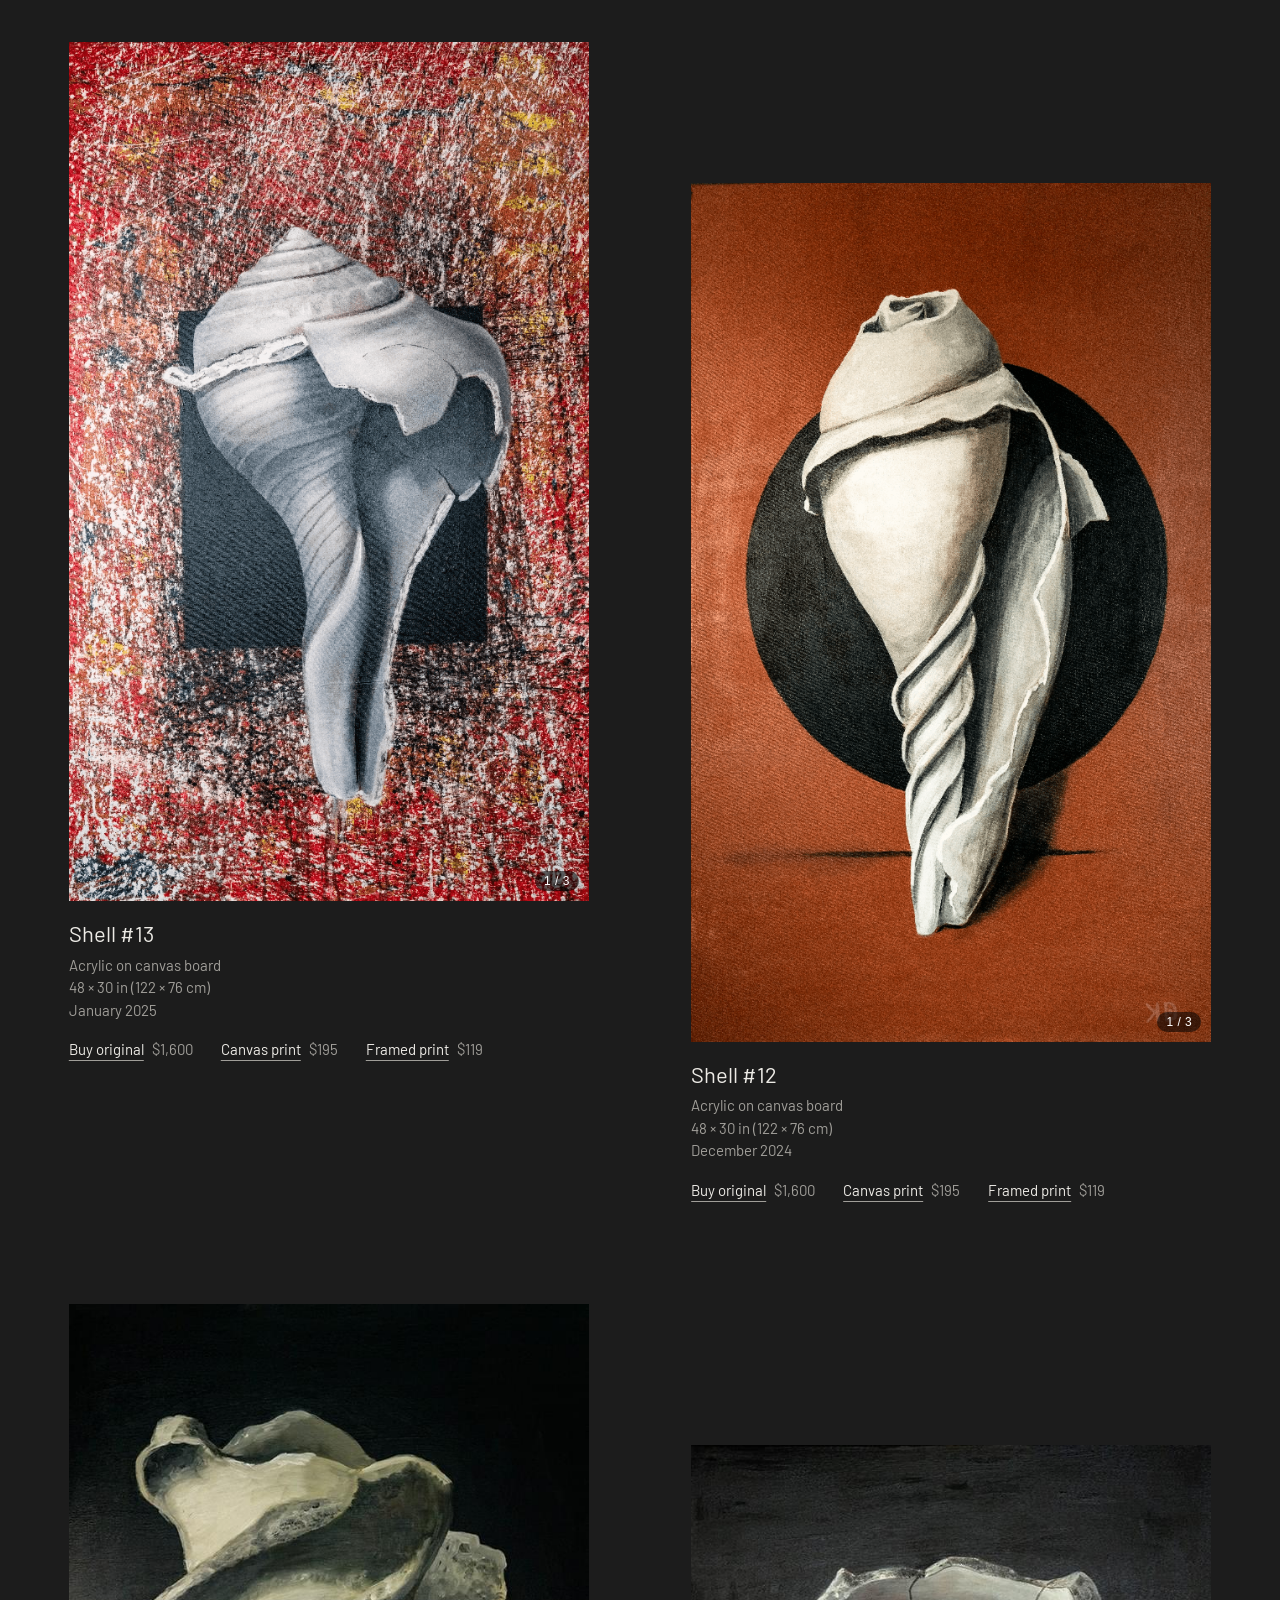
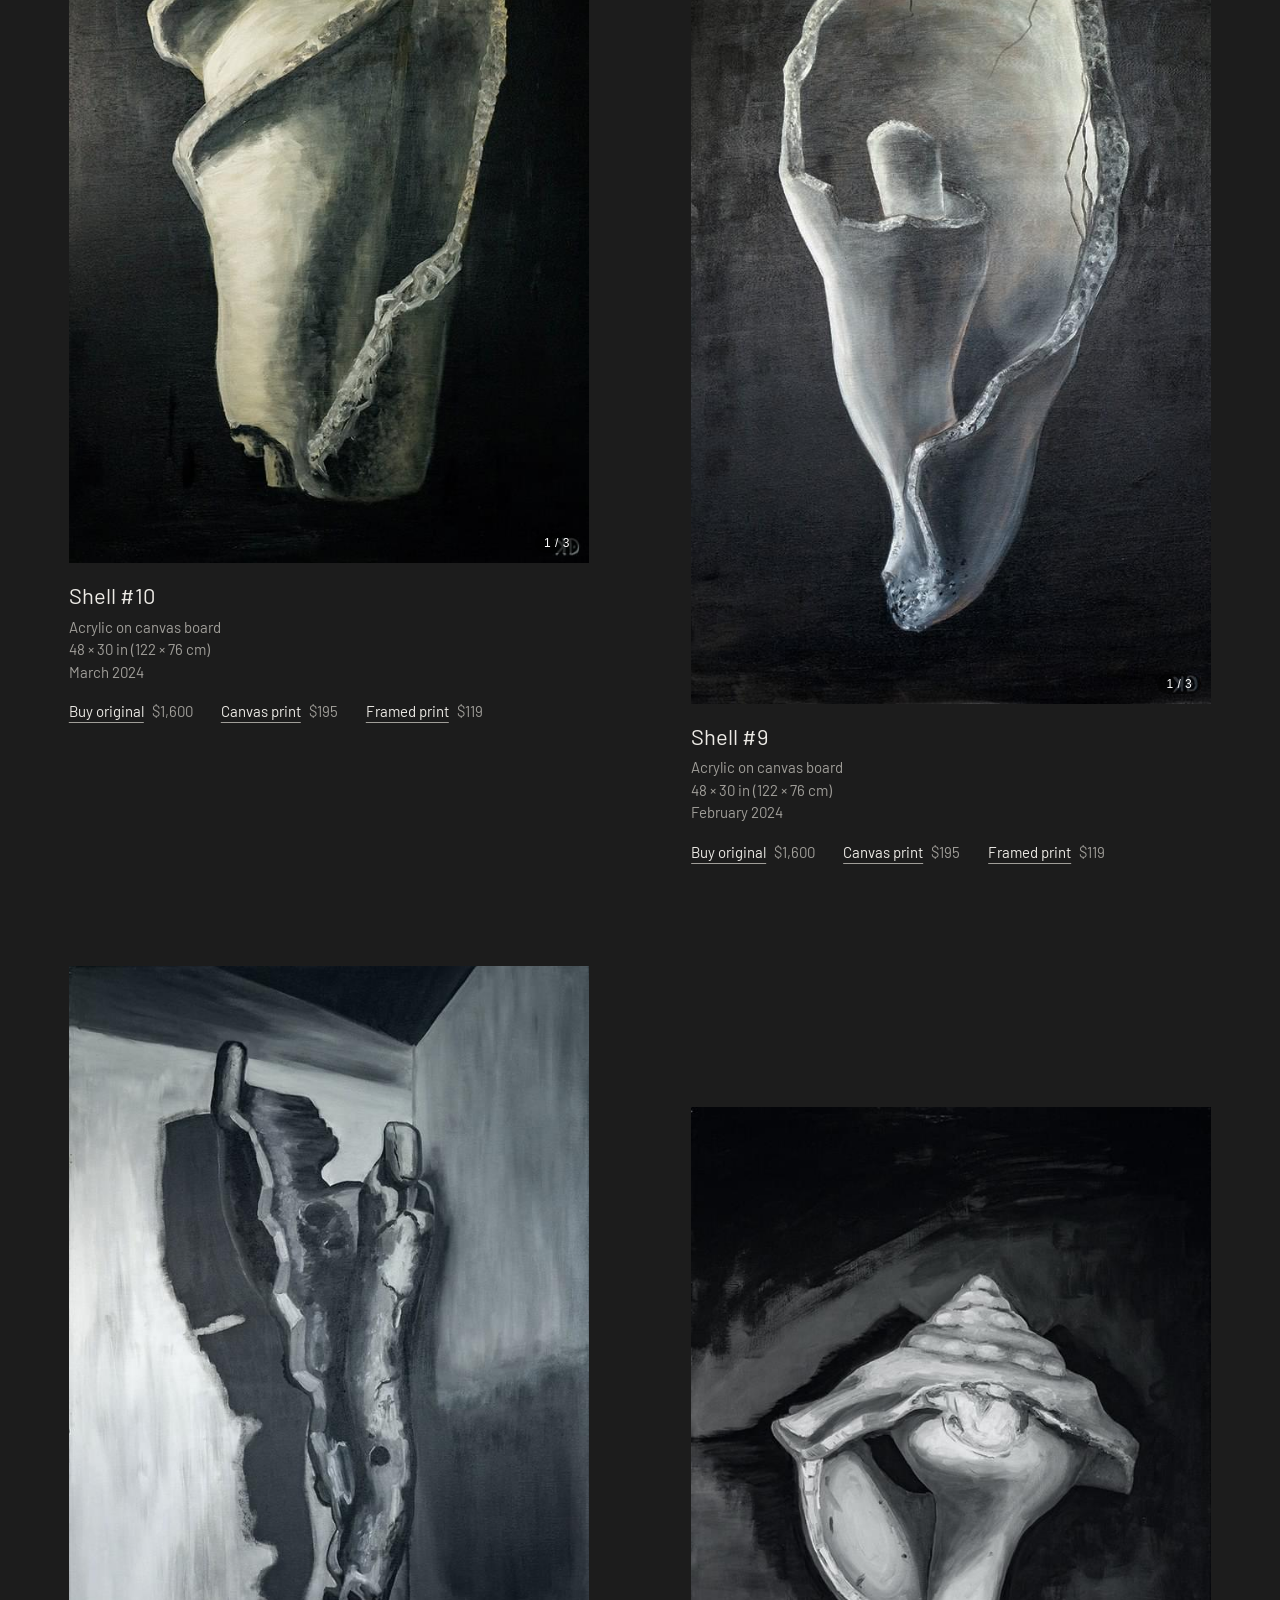
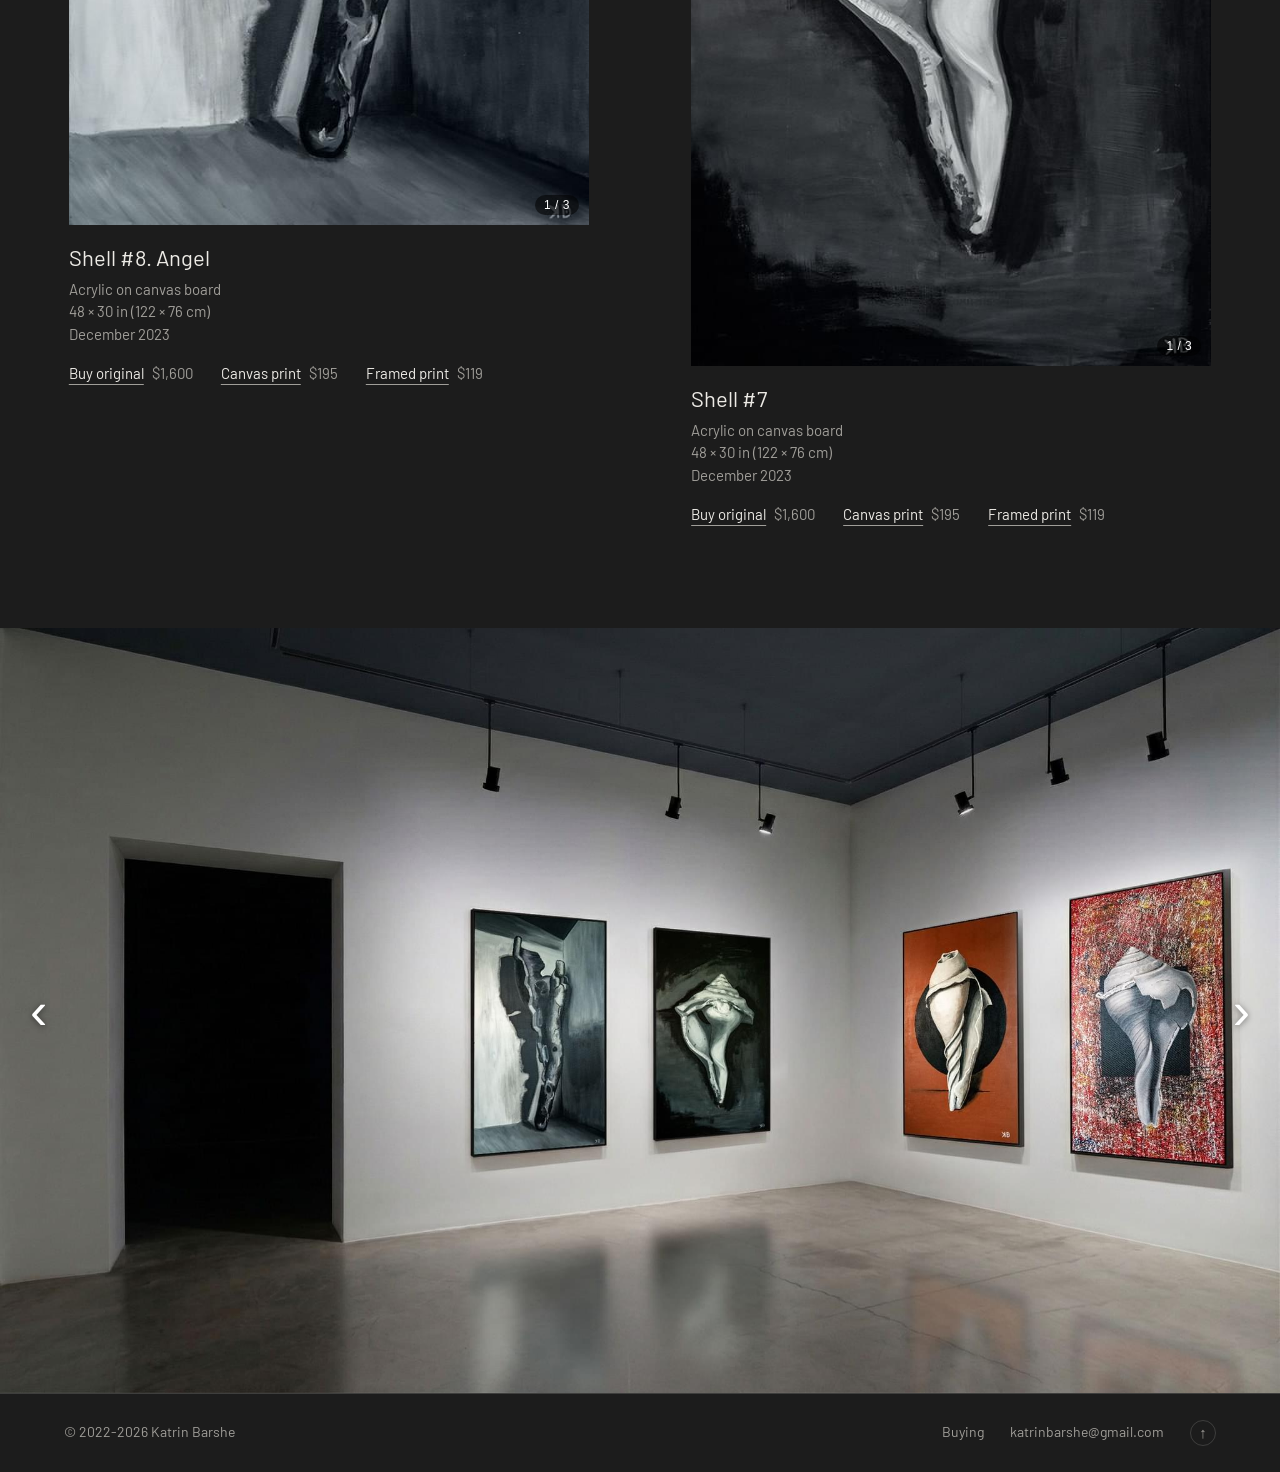
==== commit 9d8d8940: "Add new buying page with details on purchasing original paintings and prints" ====
--- a/index.html
+++ b/index.html
@@ -3,68 +3,84 @@
 <head>
   <meta charset="UTF-8">
   <meta name="viewport" content="width=device-width, initial-scale=1">
-  <title>Katrin Barshe</title>
-  <meta name="description" content="Paintings by Katrin Barshe: shells, components, impossible objects. Melbourne, Florida.">
-  <meta property="og:title" content="Katrin Barshe">
-  <meta property="og:image" content="assets/img/shell-13.jpg">
+  <title>Katrin Barshe | The Shell, paintings of fossil shells</title>
+  <meta name="description" content="Large paintings of fossil shells by Katrin Barshe. Also watercolors of electronic components. Originals and prints. Melbourne, Florida.">
+  <link rel="canonical" href="https://www.katrinbarshe.com/">
+  <meta property="og:type" content="website">
+  <meta property="og:site_name" content="Katrin Barshe">
+  <meta property="og:title" content="Katrin Barshe | The Shell, paintings of fossil shells">
+  <meta property="og:description" content="Large paintings of fossil shells by Katrin Barshe. Also watercolors of electronic components. Originals and prints. Melbourne, Florida.">
+  <meta property="og:url" content="https://www.katrinbarshe.com/">
+  <meta property="og:image" content="https://www.katrinbarshe.com/assets/img/og-shells.jpg">
+  <meta property="og:image:width" content="1200">
+  <meta property="og:image:height" content="630">
+  <meta name="twitter:card" content="summary_large_image">
   <link rel="icon" href="favicon.ico" sizes="any">
   <link rel="icon" type="image/png" href="assets/img/favicon.png">
   <link rel="apple-touch-icon" href="assets/img/apple-touch-icon.png">
-  <link rel="preconnect" href="https://fonts.googleapis.com">
-  <link rel="preconnect" href="https://fonts.gstatic.com" crossorigin>
-  <link href="https://fonts.googleapis.com/css2?family=Amaranth&family=Barlow:wght@300;400&family=Nunito:wght@500&display=swap" rel="stylesheet">
   <link rel="stylesheet" href="styles.css">
 </head>
 <body>
 
 <header class="topbar" id="top">
-  <a class="topbar-logo" href="index.html"><img class="logo" src="assets/img/favicon.png" alt="Katrin Barshe"></a>
+  <a class="brand" href="index.html"><img src="assets/img/favicon.png" alt="" width="30" height="30"><span>Katrin Barshe</span></a>
   <nav class="navbar" aria-label="Main">
-    <a href="index.html" aria-current="page">art</a>
-    <a href="info.html">info</a>
-    <a href="https://katrinbarshe.printful.me/" target="_blank" rel="noopener">shop</a>
+    <a href="index.html" aria-current="page">Shells</a>
+    <a href="components.html">Components</a>
+    <a href="out-of-series.html">Other works</a>
+    <a href="info.html">Info</a>
   </nav>
 </header>
 
 <main>
+  <section class="hero">
+    <div class="hero-text">
+      <h1 class="display">The Shell</h1>
+      <p class="hero-sub">Fossil shells from Florida</p>
+      <a class="text-link" href="#shells">See the paintings</a>
+    </div>
+    <figure class="hero-work">
+      <div class="dim-frame">
+        <button type="button" class="pic" data-open="shell-12" aria-label="View Shell #12">
+          <img src="assets/img/shell-12.jpg" width="620" height="1024" alt="Shell #12: a pale spiral shell in front of a black circle on an orange ground">
+        </button>
+        <span class="dim dim-h" aria-hidden="true"><i>48 in</i></span>
+        <span class="dim dim-w" aria-hidden="true"><i>30 in</i></span>
+      </div>
+      <figcaption>Shell #12, 2024</figcaption>
+    </figure>
+  </section>
 
-  <section class="slider" aria-label="Paintings in a gallery">
-    <img class="slide-img is-on" src="assets/img/hero-2.jpg" alt="">
-    <img class="slide-img" src="assets/img/hero-3.jpg" alt="">
-    <img class="slide-img" src="assets/img/hero-1.jpg" alt="">
+  <section class="statement" aria-label="About the series">
+    <img src="assets/img/shell-intro.png" width="1056" height="910" alt="A fossil shell in a display frame">
+    <div class="prose">
+      <p>These shells are fossils. They are millions of years old, traces of ancient seas. I find each one myself, here in Florida.</p>
+      <p>Time revealed their character. A shell holds the mathematical harmony of Fibonacci and the precision and logic of architecture.</p>
+      <p>A shell also reflects human nature. Feminine curves and phallic forms merge in it. It is fragile and resilient at the same time. It shows how time passes, and it is still elegant after millions of years.</p>
+      <p>I do not offer direct hints, only space for contemplation. Each painting carries its own emotion, and each viewer finds something personal in it.</p>
+      <p>Each original painting from this series comes with the real shell it was painted from.</p>
+    </div>
+  </section>
+
+  <section class="works-wrap" id="shells" aria-label="Paintings">
+    <div class="works works-2" data-series="shells"></div>
+  </section>
+
+  <section class="slider plain" aria-label="The paintings in a gallery interior">
+    <img class="slide-img is-on" src="assets/img/hero-3.jpg" alt="Four shell paintings on a gallery wall" loading="lazy">
+    <img class="slide-img" src="assets/img/hero-2.jpg" alt="Two shell paintings on a gallery wall" loading="lazy">
     <button class="arrow prev" type="button" aria-label="Previous image">&#8249;</button>
     <button class="arrow next" type="button" aria-label="Next image">&#8250;</button>
   </section>
-
-  <nav class="series-nav" aria-label="Series">
-    <a href="index.html" aria-current="page">Shells</a>
-    <a href="components.html">Components</a>
-    <a href="out-of-series.html">Out of series</a>
-  </nav>
-
-  <section class="dark">
-    <div class="wrap intro">
-      <img src="assets/img/shell-intro.png" alt="Shell painting in a frame">
-      <div class="intro-text">
-        <h1 class="h-big">The Shell</h1>
-        <p class="sub">The Secrets of Eternal Shells</p>
-        <p>Florida has captivated me with its hidden and vivid beauty. Nature here is rich with symbols and meanings, revealing themselves to those who take the time to notice. The central theme of my work is shells — traces of ancient seas, frozen in time. Millions of years old, fossilized, yet still preserving their elegance.</p>
-        <p>A shell is a mystery, one that each person deciphers in their own way. It holds the mathematical harmony of Fibonacci, the precision and logic of architecture, and reflections of human nature. It embodies the relentless passage of time while safeguarding the secret of eternal beauty. Feminine curves and phallic forms merge in this symbol, balancing fragility and resilience.</p>
-        <p>I do not offer direct hints, only space for contemplation. Each painting carries its own emotion, its own shade of meaning, inviting the viewer to find something deeply personal within. These fossilized forms, once shaped by the tides, now exist as artifacts of eternity, whispering their silent stories. Through my work, I seek to preserve that dialogue between past and present, nature and art, allowing each observer to uncover their own connection.</p>
-        <p>Each original painting from this series comes with the real shell it was painted from.</p>
-      </div>
-    </div>
-  </section>
-
-  <section class="dark" id="shells">
-    <div class="wrap tiles" data-series="shells" data-layout="tiles"></div>
-  </section>
-
 </main>
 
 <footer class="footer">
   <p>© 2022-2026 Katrin Barshe</p>
-  <a href="#top" class="back-to-top" aria-label="Back to top">&#8593;</a>
+  <div class="footer-links">
+    <a href="buying.html">Buying</a>
+    <a href="mailto:katrinbarshe@gmail.com">katrinbarshe@gmail.com</a>
+    <a href="#top" class="back-to-top" aria-label="Back to top">&#8593;</a>
+  </div>
 </footer>
 
 <script src="works.js"></script>
--- a/styles.css
+++ b/styles.css
@@ -1,11 +1,22 @@
-/* Katrin Barshe: copy of the original Strikingly design */
+/* Katrin Barshe: site design, November 2026.
+   One typeface (Barlow, files in assets/fonts), dark pages, paintings shown large. */
+
+@font-face { font-family: "Barlow"; src: url("assets/fonts/barlow-latin-300-normal.woff2") format("woff2"); font-weight: 300; font-style: normal; font-display: swap; }
+@font-face { font-family: "Barlow"; src: url("assets/fonts/barlow-latin-400-normal.woff2") format("woff2"); font-weight: 400; font-style: normal; font-display: swap; }
+@font-face { font-family: "Barlow"; src: url("assets/fonts/barlow-latin-500-normal.woff2") format("woff2"); font-weight: 500; font-style: normal; font-display: swap; }
 
 :root {
-  --dark: #1c1c1c;
-  --gray: #77797a;
-  --nav: #667788;
-  --info-text: #6a7a8b;
-  --wrap: 918px;
+  --ink: #1c1c1c;                      /* page background */
+  --bone: #eceae5;                     /* text on dark */
+  --dust: #a09e99;                     /* secondary text on dark */
+  --hair: rgba(236, 234, 229, 0.16);   /* thin lines on dark */
+  --red: #e4003a;                      /* the KD mark */
+  --pad: clamp(20px, 5vw, 72px);       /* page side padding */
+  --head: 64px;                        /* header height */
+
+  --fg: var(--bone);
+  --muted: var(--dust);
+  --rule: var(--hair);
 }
 
 * { box-sizing: border-box; }
@@ -14,51 +25,221 @@
 
 body {
   margin: 0;
-  background: #fff;
-  color: #fff;
-  font-family: "Barlow", sans-serif;
-  font-weight: 300;
-  font-size: 15px;
-  line-height: 1.45;
-}
+  display: flex;
+  flex-direction: column;
+  min-height: 100vh;
+  background: var(--ink);
+  color: var(--fg);
+  font-family: "Barlow", "Helvetica Neue", Arial, sans-serif;
+  font-weight: 400;
+  font-size: 17px;
+  line-height: 1.6;
+  -webkit-font-smoothing: antialiased;
+}
+body > main { flex: 1 0 auto; }
 img { display: block; max-width: 100%; height: auto; }
-a:focus-visible, button:focus-visible { outline: 2px solid #e8eaec; outline-offset: 3px; }
-
-.wrap { width: min(var(--wrap), calc(100% - 40px)); margin: 0 auto; }
-
-/* ---------- header: one thin bar, logo left, menu centered ---------- */
+a { color: inherit; }
+a:focus-visible, button:focus-visible { outline: 2px solid var(--fg); outline-offset: 3px; }
+h1, h2, h3, p { margin: 0; }
+
+/* hidden from view, still read by search engines and screen readers */
+.visually-hidden {
+  position: absolute !important;
+  width: 1px; height: 1px;
+  overflow: hidden;
+  clip: rect(0 0 0 0);
+  white-space: nowrap;
+}
+
+/* ---------- header: mark and name on the left, one menu on the right ---------- */
 
 .topbar {
   position: sticky;
   top: 0;
   z-index: 10;
-  background: #fff;
+  display: flex;
+  align-items: center;
+  justify-content: space-between;
+  gap: 12px 32px;
+  min-height: var(--head);
+  padding: 0 var(--pad);
+  background: rgba(28, 28, 28, 0.94);
+  border-bottom: 1px solid var(--hair);
+  color: var(--bone);
+}
+.brand {
+  display: flex;
+  align-items: center;
+  gap: 12px;
+  font-weight: 500;
+  font-size: 18px;
+  letter-spacing: 0.01em;
+  text-decoration: none;
+  white-space: nowrap;
+}
+.brand img { width: 30px; height: auto; }
+.navbar { display: flex; gap: 30px; font-weight: 500; font-size: 15px; letter-spacing: 0.02em; }
+.navbar a {
+  color: var(--dust);
+  text-decoration: none;
+  padding: 6px 0 4px;
+  border-bottom: 2px solid transparent;
+  white-space: nowrap;
+}
+.navbar a:hover { color: var(--bone); }
+.navbar a[aria-current="page"] { color: var(--bone); border-bottom-color: var(--red); }
+
+/* ---------- text sizes ---------- */
+
+.display {
+  font-weight: 300;
+  font-size: clamp(58px, 10.5vw, 150px);
+  line-height: 0.95;
+  letter-spacing: -0.02em;
+}
+.h-page {
+  font-weight: 300;
+  font-size: clamp(44px, 7vw, 96px);
+  line-height: 1;
+  letter-spacing: -0.015em;
+}
+.h-section {
+  font-weight: 300;
+  font-size: clamp(30px, 3.6vw, 46px);
+  line-height: 1.1;
+  letter-spacing: -0.01em;
+}
+
+/* Quiet text links (buy links, "See the paintings"): thin underline, no buttons */
+.text-link {
+  color: inherit;
+  text-decoration: underline;
+  text-decoration-thickness: 1px;
+  text-underline-offset: 5px;
+  text-decoration-color: var(--muted);
+}
+.text-link:hover { text-decoration-color: currentColor; }
+
+/* ---------- home: first screen with one painting ---------- */
+
+.hero {
   display: grid;
-  grid-template-columns: 1fr auto 1fr;
-  align-items: center;
-  height: 56px;
-  padding: 0 24px;
-}
-.topbar-logo { justify-self: start; display: flex; }
-.logo { width: 34px; height: auto; }
-.navbar {
-  display: flex;
-  gap: 26px;
-  font-family: "Gotham Rounded", "Nunito", sans-serif;
-  font-weight: 500;
-  font-size: 15px;
-}
-.navbar a { color: var(--nav); text-decoration: none; }
-.navbar a:hover { color: #334455; }
-
-/* ---------- slider ---------- */
-
-.slider {
-  position: relative;
-  height: min(59vw, 760px);
-  overflow: hidden;
-  background: #fff;
-}
+  grid-template-columns: minmax(0, 1fr) auto;
+  align-items: end;
+  gap: clamp(32px, 6vw, 96px);
+  min-height: calc(100vh - var(--head));
+  min-height: calc(100svh - var(--head));
+  padding: clamp(36px, 6vh, 72px) var(--pad) clamp(40px, 7vh, 80px);
+}
+.hero-sub { margin-top: 18px; font-size: clamp(18px, 1.8vw, 24px); color: var(--muted); }
+.hero-text .text-link { display: inline-block; margin-top: clamp(28px, 5vh, 56px); font-size: 16px; }
+
+.hero-work { margin: 0 clamp(0px, 3vw, 48px) 0 0; }
+.hero-work figcaption { margin-top: 46px; font-size: 14px; color: var(--muted); text-align: right; }
+
+/* The painting with its real size marked like on a drawing: 48 in tall, 30 in wide */
+.dim-frame { position: relative; margin-left: 34px; }
+.dim-frame .pic img {
+  width: auto;
+  height: min(68vh, 760px);
+  height: min(68svh, 760px);
+  max-width: none;
+}
+.dim { position: absolute; color: var(--muted); font-size: 13px; letter-spacing: 0.04em; line-height: 1; }
+.dim::before, .dim::after { content: ""; position: absolute; background: currentColor; opacity: 0.7; }
+.dim i { position: absolute; font-style: normal; white-space: nowrap; background: var(--ink); }
+/* height: a vertical line left of the painting */
+.dim-h { left: -22px; top: 0; bottom: 0; width: 9px; border-top: 1px solid; border-bottom: 1px solid; border-color: rgba(160, 158, 153, 0.7); }
+.dim-h::before { left: 4px; top: 0; bottom: 0; width: 1px; }
+.dim-h::after { display: none; }
+.dim-h i { left: 50%; top: 50%; padding: 0 8px; transform: translate(-50%, -50%) rotate(-90deg); }
+/* width: a horizontal line under the painting */
+.dim-w { left: 0; right: 0; bottom: -22px; height: 9px; border-left: 1px solid; border-right: 1px solid; border-color: rgba(160, 158, 153, 0.7); }
+.dim-w::before { top: 4px; left: 0; right: 0; height: 1px; }
+.dim-w::after { display: none; }
+.dim-w i { left: 50%; top: 50%; padding: 0 8px; transform: translate(-50%, -50%); }
+
+/* One quiet moment when the page opens: the painting appears, then its size lines draw */
+@media (prefers-reduced-motion: no-preference) {
+  .dim-frame .pic { animation: rise 0.9s ease both; }
+  .dim-h { animation: draw-v 0.8s 0.7s ease both; }
+  .dim-w { animation: draw-h 0.8s 0.9s ease both; }
+  @keyframes rise { from { opacity: 0; transform: translateY(14px); } to { opacity: 1; transform: none; } }
+  @keyframes draw-v { from { opacity: 0; clip-path: inset(50% -40px 50% -40px); } to { opacity: 1; clip-path: inset(0 -40px 0 -40px); } }
+  @keyframes draw-h { from { opacity: 0; clip-path: inset(-40px 50% -40px 50%); } to { opacity: 1; clip-path: inset(-40px 0 -40px 0); } }
+}
+
+/* ---------- home: the text about the series ---------- */
+
+.statement {
+  display: grid;
+  grid-template-columns: minmax(0, 5fr) minmax(0, 6fr);
+  align-items: center;
+  gap: clamp(28px, 6vw, 96px);
+  max-width: 1280px;
+  margin: 0 auto;
+  padding: clamp(48px, 9vw, 130px) var(--pad);
+  border-top: 1px solid var(--hair);
+}
+.statement > img { width: 100%; max-width: 520px; justify-self: center; }
+.prose { max-width: 60ch; font-size: 18px; line-height: 1.65; }
+.prose p + p { margin-top: 1.1em; }
+.prose h2 { margin: 2.2em 0 0.7em; font-weight: 500; font-size: 20px; }
+.prose h2:first-child { margin-top: 0; }
+.prose ul { margin: 0; padding: 0; list-style: none; }
+.prose li { padding: 0.55em 0; border-top: 1px solid var(--rule); }
+.prose li:last-child { border-bottom: 1px solid var(--rule); }
+
+/* ---------- artworks ---------- */
+
+.works-wrap { padding: clamp(40px, 7vw, 100px) var(--pad) 0; scroll-margin-top: var(--head); }
+.works { display: grid; margin: 0 auto; column-gap: clamp(28px, 5vw, 80px); }
+
+/* Shells: two large columns, the right one set lower */
+.works-2 {
+  grid-template-columns: repeat(2, minmax(0, 520px));
+  justify-content: center;
+  column-gap: clamp(36px, 8vw, 130px);
+}
+.works-2 .tile:nth-child(even) { margin-top: clamp(70px, 11vw, 170px); }
+
+/* Three and four columns: pictures stand on one line, captions start on one line */
+.works-3 { grid-template-columns: repeat(3, minmax(0, 1fr)); max-width: 1240px; }
+.works-4 { grid-template-columns: repeat(4, minmax(0, 1fr)); max-width: 1240px; column-gap: clamp(20px, 3vw, 48px); }
+.works-3 .tile, .works-4 .tile { display: grid; grid-row: span 2; grid-template-rows: subgrid; }
+.works-3 .pic, .works-4 .pic { align-self: end; }
+
+.tile { min-width: 0; scroll-margin-top: calc(var(--head) + 24px); }
+.tile-text { padding: 18px 0 clamp(56px, 8vw, 110px); }
+.work-title { font-weight: 400; font-size: 22px; line-height: 1.3; margin-bottom: 6px; }
+.work-meta { font-size: 15px; line-height: 1.5; color: var(--muted); }
+.work-actions { display: flex; flex-wrap: wrap; gap: 6px 28px; margin-top: 16px; font-size: 15px; }
+.work-actions .price { margin-left: 8px; color: var(--muted); }
+.works-4 .work-title { font-size: 18px; }
+.works-4 .work-meta, .works-4 .work-actions { font-size: 14px; }
+
+/* page titles (Components, Other works, Buying) and group titles */
+.page-head { padding: clamp(48px, 9vw, 120px) var(--pad) 0; max-width: calc(1240px + 2 * var(--pad)); margin: 0 auto; width: 100%; }
+.group-head { padding: clamp(24px, 5vw, 60px) var(--pad) 0; max-width: calc(1240px + 2 * var(--pad)); margin: 0 auto; width: 100%; scroll-margin-top: var(--head); }
+.group-head .h-section { padding-top: clamp(36px, 5vw, 64px); border-top: 1px solid var(--rule); }
+
+/* ---------- light pages (Components): the watercolors sit on white paper ---------- */
+
+.light { --fg: #1f1f1f; --muted: #6d6d6d; --rule: rgba(0, 0, 0, 0.14); background: #fff; color: var(--fg); }
+
+/* ---------- clickable paintings ---------- */
+
+.pic { display: block; position: relative; padding: 0; border: 0; background: none; cursor: zoom-in; width: 100%; }
+.pic img { width: 100%; }
+.pic-count {
+  position: absolute; right: 10px; bottom: 10px; padding: 3px 9px; border-radius: 12px;
+  background: rgba(0, 0, 0, 0.55); color: #fff; font-size: 12px; letter-spacing: 0.04em; pointer-events: none;
+}
+
+/* ---------- photo bands with arrows (gallery interior, photos from work) ---------- */
+
+.slider { position: relative; overflow: hidden; background: #111; }
+.slider.plain { height: min(59.7vw, 88vh); }   /* the photos are 2048 x 1223 */
 .slide-img {
   position: absolute;
   inset: 0;
@@ -73,345 +254,133 @@
 .arrow {
   position: absolute;
   top: 50%;
+  z-index: 3;
   transform: translateY(-50%);
   background: none;
   border: 0;
   color: #fff;
-  font-size: 56px;
+  font-size: 52px;
   line-height: 1;
   padding: 10px 18px;
   cursor: pointer;
   text-shadow: 0 1px 6px rgba(0, 0, 0, 0.5);
 }
-.prev { left: 20px; }
-.next { right: 20px; }
-
-/* ---------- headings ---------- */
-
-.h-big, .h-mid, .work-title, .sub, .intro-text p {
-  font-family: "Amaranth", sans-serif;
-  font-weight: 400;
-}
-.h-big { font-size: 48px; line-height: 1.3; margin: 0; }
-.h-mid { font-size: 36px; line-height: 1.2; margin: 0; }
-
-/* ---------- sections ---------- */
-
-.dark { background: var(--dark); padding: 40px 0; }
-.gray { background: var(--gray); padding: 40px 0 60px; }
-
-.intro {
+.prev { left: 12px; }
+.next { right: 12px; }
+/* Full-width photos that slide while the page scrolls (see parallax.js) */
+.slider.fit-slider { aspect-ratio: 3 / 1; }
+.fit-slider .slide-img { bottom: auto; }
+
+/* ---------- info ---------- */
+
+.info {
   display: grid;
-  grid-template-columns: 446px 1fr;
-  gap: 26px;
-  align-items: center;
-  padding: 20px 0;
-}
-.intro-text .sub { font-size: 16px; margin: 0 0 22px; }
-.intro-text p { font-size: 14px; line-height: 1.55; margin: 0 0 18px; }
-.intro-io { margin-bottom: 30px; }
-
-.banner {
-  height: min(50vw, 640px);
-  background-size: cover;
-  background-position: center;
-  display: flex;
-  align-items: center;
-  justify-content: center;
-  text-align: center;
-}
-.banner .h-big { text-shadow: 0 1px 12px rgba(0, 0, 0, 0.35); }
-
-/* ---------- rows: image and text side by side, alternating ---------- */
-
-.row {
-  display: grid;
-  grid-template-columns: 1fr 1fr;
-  margin-bottom: 20px;
-}
-.row-img img { width: 100%; }
-.row-text {
-  display: flex;
-  flex-direction: column;
-  padding: 24px 14px;
-}
-.rows-bottom .row-text { justify-content: flex-end; padding-bottom: 40px; }
-.rows-center .row-text { justify-content: center; }
-.img-right .row-img { order: 2; }
-
-/* ---------- tiles: flexible columns, centered captions ---------- */
-
-/* As many columns as fit: 1 on phones, 2 on tablets, 3-4 on wide screens.
-   Each tile stays about 380px wide so the 620px images stay sharp;
-   an unfinished last row is centered. */
-.tiles.wrap { width: min(1800px, calc(100% - 40px)); }
-.tiles {
+  grid-template-columns: minmax(0, 360px) minmax(0, 1fr);
+  align-items: start;
+  gap: clamp(28px, 6vw, 88px);
+  max-width: 1160px;
+  margin: 0 auto;
+  padding: clamp(40px, 7vw, 100px) var(--pad);
+}
+.info > img { width: 100%; }
+.info .prose a { text-decoration-thickness: 1px; text-underline-offset: 4px; text-decoration-color: var(--muted); }
+.info .prose a:hover { text-decoration-color: currentColor; }
+.map-band {
+  height: clamp(240px, 36vw, 500px);
+  background: #111 center 38% / cover no-repeat;
+}
+
+/* ---------- buying ---------- */
+
+.buying { max-width: calc(1240px + 2 * var(--pad)); margin: 0 auto; padding: clamp(28px, 5vw, 56px) var(--pad) clamp(56px, 9vw, 120px); width: 100%; }
+.buying .prose a { text-decoration-thickness: 1px; text-underline-offset: 4px; text-decoration-color: var(--muted); }
+
+/* ---------- footer ---------- */
+
+.footer {
   display: flex;
   flex-wrap: wrap;
-  justify-content: center;
-  gap: 40px;
-  align-items: flex-end;
-}
-.tile { flex: 0 1 380px; text-align: center; }
-.tile img { width: 100%; }
-.tile-text { padding-top: 14px; }
-
-/* ---------- work info ---------- */
-
-.work-title { font-size: 24px; line-height: 1.45; margin: 0 0 10px; }
-.work-meta { margin: 0; }
-.work-price { margin: 8px 0 0; font-weight: 400; }
-.work-actions { margin: 22px 0 0; display: flex; flex-wrap: wrap; gap: 10px; }
-.tile .work-actions { justify-content: center; }
-
-.pill {
-  display: inline-block;
-  padding: 8px 16px;
-  border: 1px solid #fff;
-  border-radius: 999px;
-  color: #fff;
-  font-family: "Barlow", sans-serif;
-  font-weight: 400;
+  align-items: center;
+  justify-content: space-between;
+  gap: 10px 28px;
+  padding: 26px var(--pad);
+  background: var(--ink);
+  border-top: 1px solid var(--hair);
+  color: var(--dust);
   font-size: 14px;
-  letter-spacing: 0.04em;
-  line-height: 1;
-  text-decoration: none;
-}
-/* Buy links (original and prints): plain text with a thin underline, one quiet line */
-.work-prints { margin: 18px 0 0; display: flex; flex-wrap: wrap; gap: 6px 22px; }
-.tile .work-prints { justify-content: center; }
-.text-link {
-  color: inherit;
-  font-size: 14px;
-  letter-spacing: 0.04em;
-  text-decoration: underline;
-  text-decoration-thickness: 1px;
-  text-underline-offset: 4px;
-  text-decoration-color: rgba(255, 255, 255, 0.35);
-  opacity: 0.85;
-}
-.text-link:hover { opacity: 1; text-decoration-color: currentColor; }
-.light .text-link { text-decoration-color: rgba(0, 0, 0, 0.3); }
-.light .text-link:hover { text-decoration-color: currentColor; }
-.pill:hover { background: #fff; color: var(--dark); }
-
-/* ---------- info page ---------- */
-
-.info { background: #fff; color: var(--info-text); padding: 40px 0 80px; }
-.info-grid {
-  display: grid;
-  grid-template-columns: auto 1fr;   /* photo column = photo width; its height follows the text (info.html script) */
-  gap: 40px;
-  align-items: start;
-}
-.info-grid > img { display: block; max-width: 45vw; object-fit: cover; }
-.info-text p:last-child { margin-bottom: 0; }
-.info-text p { margin: 0 0 18px; }
-.info-text a { color: #555; }
-.info-banner { height: 281px; background-size: cover; background-position: center; }
-
-/* ---------- footer ---------- */
-
-.footer {
-  background: var(--dark);
-  border-top: 1px solid #555;
-  padding: 24px 20px;
-  display: flex;
-  align-items: center;
-  justify-content: center;
-  gap: 14px;
-}
-.footer p { margin: 0; font-size: .9rem; color: #aaa; }
+}
+.footer-links { display: flex; flex-wrap: wrap; align-items: center; gap: 8px 26px; }
+.footer a { color: var(--dust); text-decoration: none; }
+.footer a:hover { color: var(--bone); }
 .back-to-top {
   display: inline-flex;
   align-items: center;
   justify-content: center;
-  width: 22px;
-  height: 22px;
+  width: 26px;
+  height: 26px;
+  border: 1px solid var(--hair);
   border-radius: 50%;
-  background: #3a3a3a;
-  color: #ccc;
-  font-size: 1.1rem;
-  font-weight: 600;
-  text-decoration: none;
-  transition: background .2s ease, color .2s ease;
-}
-.back-to-top:hover { background: #e4003a; color: #fff; text-decoration: none; }
-html { scroll-behavior: smooth; }
-@media (prefers-reduced-motion: reduce) { html { scroll-behavior: auto; } }
-
-/* Map of Florida on the info page: fixed background = parallax, like katrindesign.com.
-   The map is sized to 90% of the screen height (about 10% less zoom than "cover"). */
-.info-map {
-  background-size: max(100vw, calc(90vh * 3.145)) auto;
-  background-position: center bottom;   /* map sits at the bottom of the screen, marker stays in view */
-  background-repeat: no-repeat;
-  background-attachment: fixed;
-  background-color: #111;
-  min-height: 40vh;
-}
-/* phones don't support fixed backgrounds well */
-@media (max-width: 760px) { .info-map { background-attachment: scroll; background-size: cover; min-height: 260px; } }
-
-/* ---------- parallax (see parallax.js) ---------- */
-
-.has-parallax { position: relative; overflow: hidden; }
-.parallax-layer {
-  position: absolute;
-  left: 0;
-  right: 0;
-  top: -25%;
-  height: 150%;
-  background-size: cover;
-  background-position: center;
-  will-change: transform;
-  z-index: 0;
-}
-.has-parallax > :not(.parallax-layer) { position: relative; z-index: 1; }
-
-/* ---------- inner shadow: the picture sits below the page edge ---------- */
-
-.slider, .banner, .info-banner { position: relative; }
-.slider::after, .banner::after, .info-banner::after {
-  content: "";
-  position: absolute;
-  inset: 0;
-  pointer-events: none;
-  z-index: 2;
-  box-shadow:
-    inset 0 22px 28px -14px rgba(0, 0, 0, 0.6),
-    inset 0 -22px 28px -14px rgba(0, 0, 0, 0.6);
-}
-.slider .arrow { z-index: 3; }
-.banner .h-big { position: relative; z-index: 3; }
-
-/* ---------- series menu under the banner ---------- */
-
-.series-nav {
-  background: #fff;
-  display: flex;
-  flex-wrap: wrap;
-  justify-content: center;
-  gap: 8px 30px;
-  padding: 18px 20px;
-  font-family: "Gotham Rounded", "Nunito", sans-serif;
-  font-weight: 500;
-  font-size: 16px;
-}
-.series-nav a {
-  color: var(--nav);
-  text-decoration: none;
-  padding-bottom: 3px;
-  border-bottom: 2px solid transparent;
-}
-.series-nav a:hover { color: #334455; }
-.series-nav a[aria-current="page"] { color: #222; border-bottom-color: #e4003a; }
-.navbar a[aria-current="page"] { color: #222; }
-.io-top { padding: 30px 0; }
-.io-top .intro-io { margin-bottom: 0; grid-template-columns: 1fr; justify-items: center; }
-.io-top .intro-io img { width: 446px; }
-
-/* hidden from view, still read by search engines and screen readers */
-.visually-hidden {
-  position: absolute !important;
-  width: 1px; height: 1px;
-  overflow: hidden;
-  clip: rect(0 0 0 0);
-  white-space: nowrap;
-}
-
-/* ---------- white section (Components) ---------- */
-
-.light { background: #f2f2f2; color: #222; padding: 40px 0 60px; }
-.light .pill { border-color: #222; color: #222; }
-.light .pill:hover { background: #222; color: #fff; }
-
-/* ---------- two photos side by side instead of a banner (Impossible objects) ---------- */
-
-.banner-pair {
-  position: relative;
-  display: grid;
-  grid-template-columns: 1fr 1fr;
-  height: min(50vw, 640px);
-  overflow: hidden;
-}
-.banner-four {
-  grid-template-columns: repeat(4, 1fr);
-  height: auto;                      /* follow the photos, no cropping */
-  max-width: 1440px;                 /* keeps the strip from getting too tall on wide screens */
-  margin: 0 auto;
-}
-.banner-four img { height: auto; object-fit: initial; }
-.banner-four-wrap { background: #292929; position: relative; }
-.banner-four::after { display: none; }
-.banner-four-wrap::after {
-  content: "";
-  position: absolute;
-  inset: 0;
-  pointer-events: none;
-  box-shadow:
-    inset 0 22px 28px -14px rgba(0, 0, 0, 0.6),
-    inset 0 -22px 28px -14px rgba(0, 0, 0, 0.6);
-}
-.banner-pair img { width: 100%; height: 100%; max-width: none; object-fit: cover; }
-.banner-pair::after {
-  content: "";
-  position: absolute;
-  inset: 0;
-  pointer-events: none;
-  box-shadow:
-    inset 0 22px 28px -14px rgba(0, 0, 0, 0.6),
-    inset 0 -22px 28px -14px rgba(0, 0, 0, 0.6);
-}
-
-/* ---------- small screens ---------- */
-
-@media (max-width: 760px) {
-  .intro, .row, .tiles, .info-grid { grid-template-columns: 1fr; }
-  .img-right .row-img { order: 0; }
-  .rows-bottom .row-text { padding-bottom: 24px; }
-  .tile:last-child:nth-child(odd) { width: 100%; }
-  .h-big { font-size: 38px; }
-}
-
-/* Slider with full-width photos (Components, Out of series): nothing is cut at the sides,
-   each photo slides from its top to its bottom while the page scrolls (see parallax.js). */
-.slider.fit-slider { height: auto; aspect-ratio: 3 / 1; }
-.fit-slider .slide-img { bottom: auto; }
-
-/* ---------- clickable paintings + lightbox ---------- */
-.pic { display: block; position: relative; padding: 0; border: 0; background: none; cursor: zoom-in; width: 100%; }
-.pic img { display: block; width: 100%; }
-.pic-count {
-  position: absolute; right: 10px; bottom: 10px; padding: 3px 9px; border-radius: 12px;
-  background: rgba(0,0,0,.55); color: #fff; font-size: 12px; letter-spacing: .04em; pointer-events: none;
-}
+  font-size: 15px;
+  line-height: 1;
+}
+
+/* ---------- lightbox: a painting opened large, with arrows through its photos ---------- */
+
 .lightbox {
   position: fixed; inset: 0; z-index: 10000; background: #0d0d0d;
   display: flex; align-items: center; justify-content: center;
 }
 .lightbox[hidden] { display: none; }
 body.lb-open { overflow: hidden; }
-.lb-fig { margin: 0; display: flex; flex-direction: column; align-items: center; justify-content: center; width: 100%; height: 100%; padding: 56px 72px 20px; box-sizing: border-box; }
-.lb-img { max-width: 100%; max-height: calc(100% - 36px); object-fit: contain; display: block; }
-.lb-cap { color: #aaa; font-size: .9rem; margin-top: 12px; white-space: pre; }
+.lb-fig { margin: 0; display: flex; flex-direction: column; align-items: center; justify-content: center; width: 100%; height: 100%; padding: 56px 72px 20px; }
+.lb-img { max-width: 100%; max-height: calc(100% - 36px); object-fit: contain; }
+.lb-cap { color: #aaa; font-size: 15px; margin-top: 12px; white-space: pre; }
 .lb-close, .lb-prev, .lb-next {
   position: absolute; background: none; border: 0; color: #ddd; cursor: pointer; line-height: 1; padding: 10px 14px;
 }
 .lb-close { top: 8px; right: 12px; font-size: 38px; }
 .lb-prev, .lb-next { top: 50%; transform: translateY(-50%); font-size: 56px; }
 .lb-prev { left: 8px; } .lb-next { right: 8px; }
-.lb-close:hover, .lb-prev:hover, .lb-next:hover { color: #e4003a; }
+.lb-close:hover, .lb-prev:hover, .lb-next:hover { color: var(--red); }
 .lightbox.single .lb-prev, .lightbox.single .lb-next { display: none; }
+.lightbox button:focus:not(:focus-visible) { outline: none; }
+
+/* ---------- narrower screens ---------- */
+
+@media (max-width: 1000px) {
+  .works-3 { grid-template-columns: repeat(2, minmax(0, 1fr)); }
+  .works-4 { grid-template-columns: repeat(2, minmax(0, 1fr)); }
+}
+
+/* tablets and phones: the first screen stacks, painting first */
+@media (max-width: 900px) {
+  .hero { grid-template-columns: 1fr; align-items: start; min-height: 0; gap: 54px; padding-top: 28px; }
+  .hero-work { order: -1; margin: 0; justify-self: center; }
+  .hero-work figcaption { text-align: center; padding-left: 22px; }
+  .dim-frame { margin-left: 26px; margin-right: 4px; }
+  .dim-frame .pic img { height: auto; width: min(340px, calc(100vw - 2 * var(--pad) - 46px)); }
+}
+
 @media (max-width: 760px) {
+  body { font-size: 16px; }
+  .topbar { position: static; flex-wrap: wrap; padding-top: 14px; padding-bottom: 10px; }
+  .navbar { gap: clamp(14px, 5.6vw, 22px); width: 100%; }
+
+  .statement { grid-template-columns: 1fr; }
+  .statement > img { max-width: 340px; }
+  .prose { font-size: 17px; }
+
+  .works-2 { grid-template-columns: 1fr; }
+  .works-2 .tile:nth-child(even) { margin-top: 0; }
+  .works-3 { grid-template-columns: 1fr; }
+
+  .info { grid-template-columns: 1fr; }
+  .info > img { max-width: 300px; }
+
+  .slider.plain { height: 59.7vw; }
+  .arrow { font-size: 38px; padding: 8px 10px; }
+  .prev { left: 2px; } .next { right: 2px; }
+
   .lb-fig { padding: 52px 8px 16px; }
   .lb-prev, .lb-next { font-size: 40px; top: auto; bottom: 6px; transform: none; }
 }
-.lightbox button:focus:not(:focus-visible) { outline: none; }
-
-/* ---------- no empty strip under the footer on short pages ---------- */
-body { display: flex; flex-direction: column; min-height: 100vh; }
-body > main { flex: 1 0 auto; }
-/* info page: the map takes the leftover height */
-main:has(> .info-map) { display: flex; flex-direction: column; }
-main > .info-map { flex: 1 0 auto; }
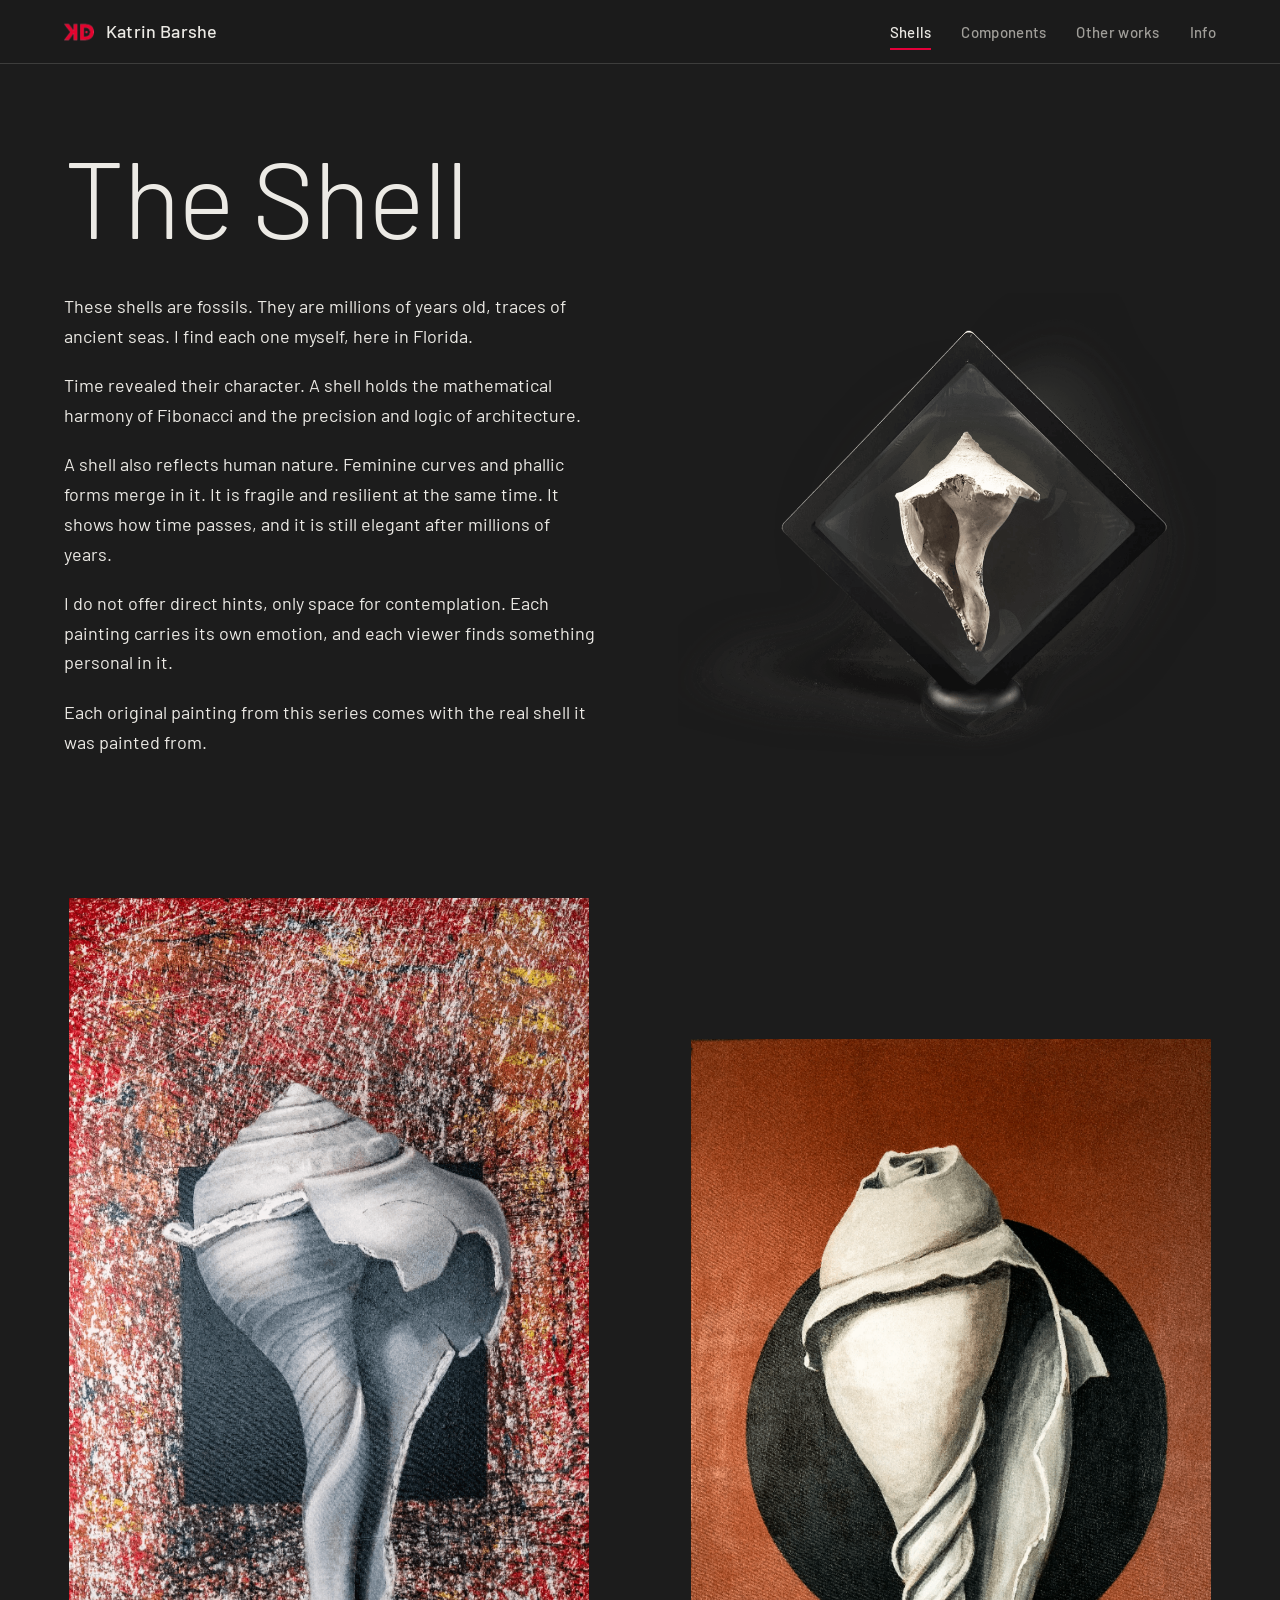
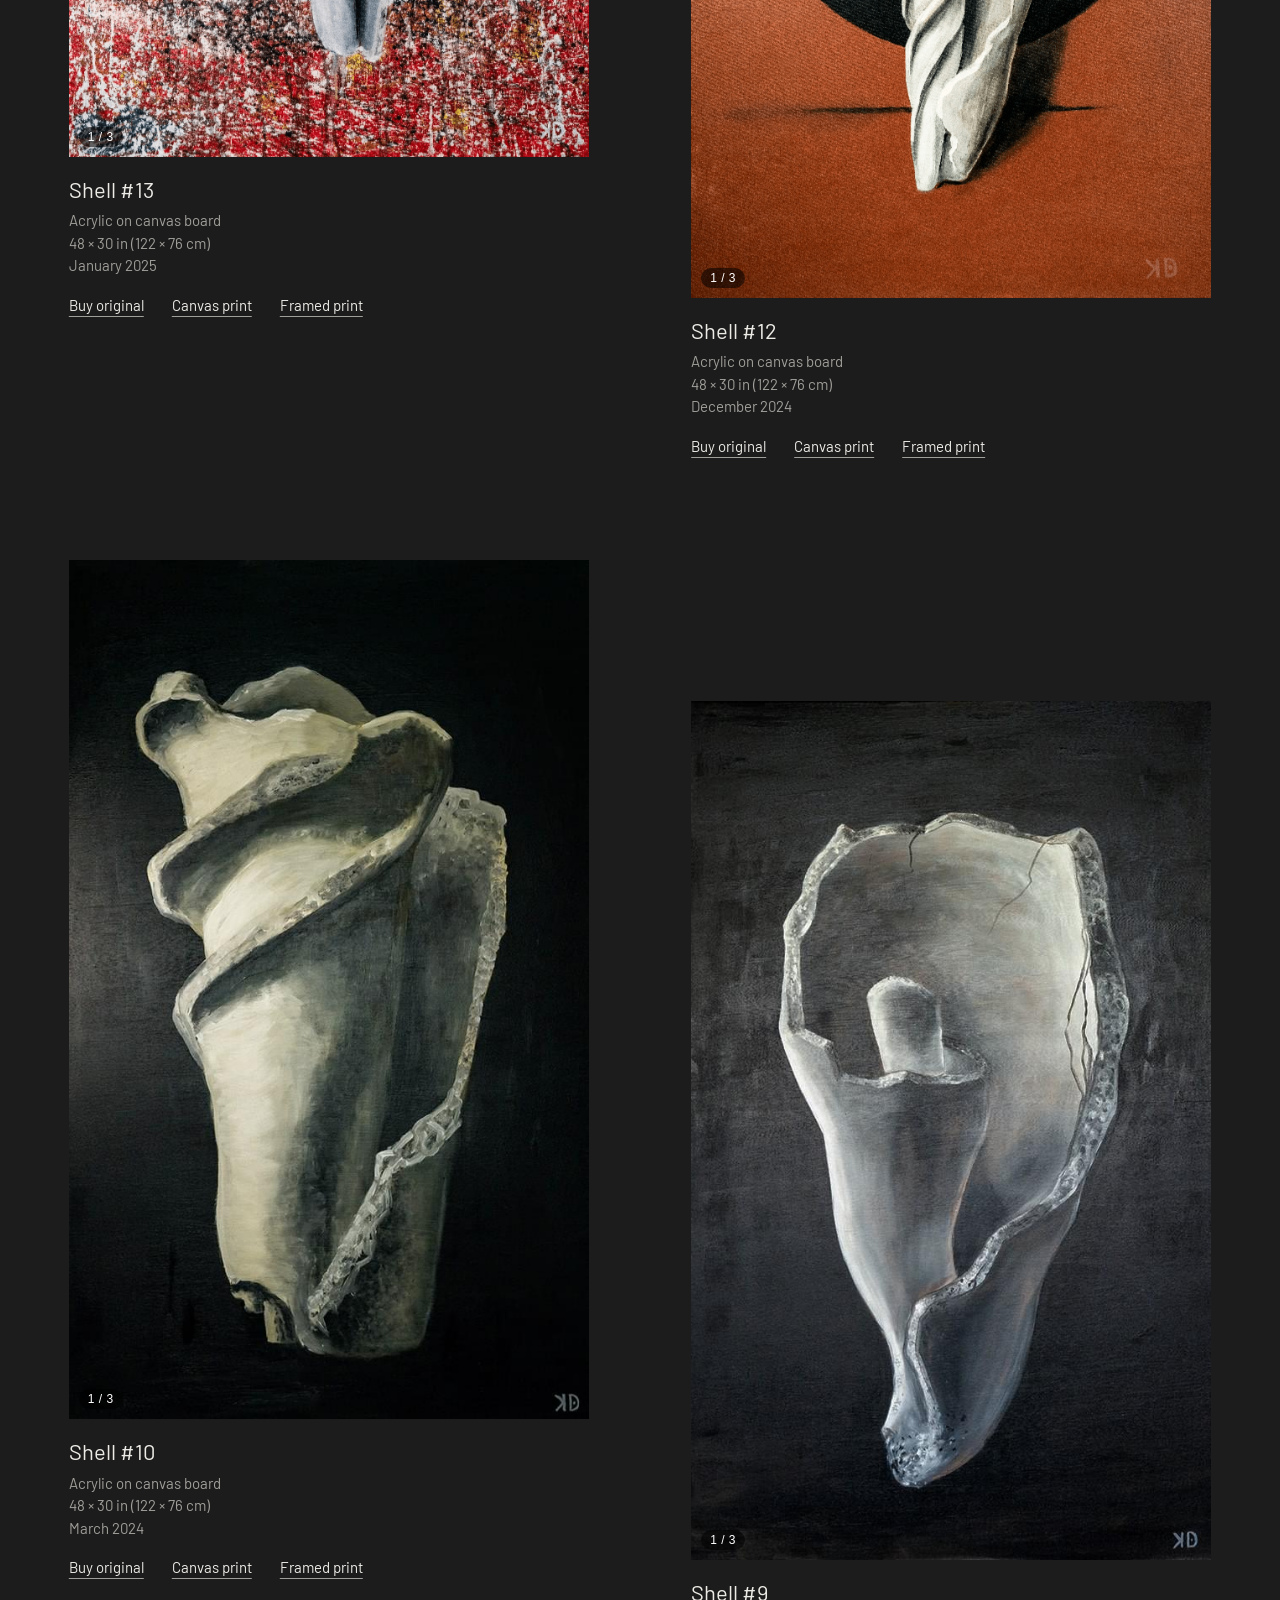
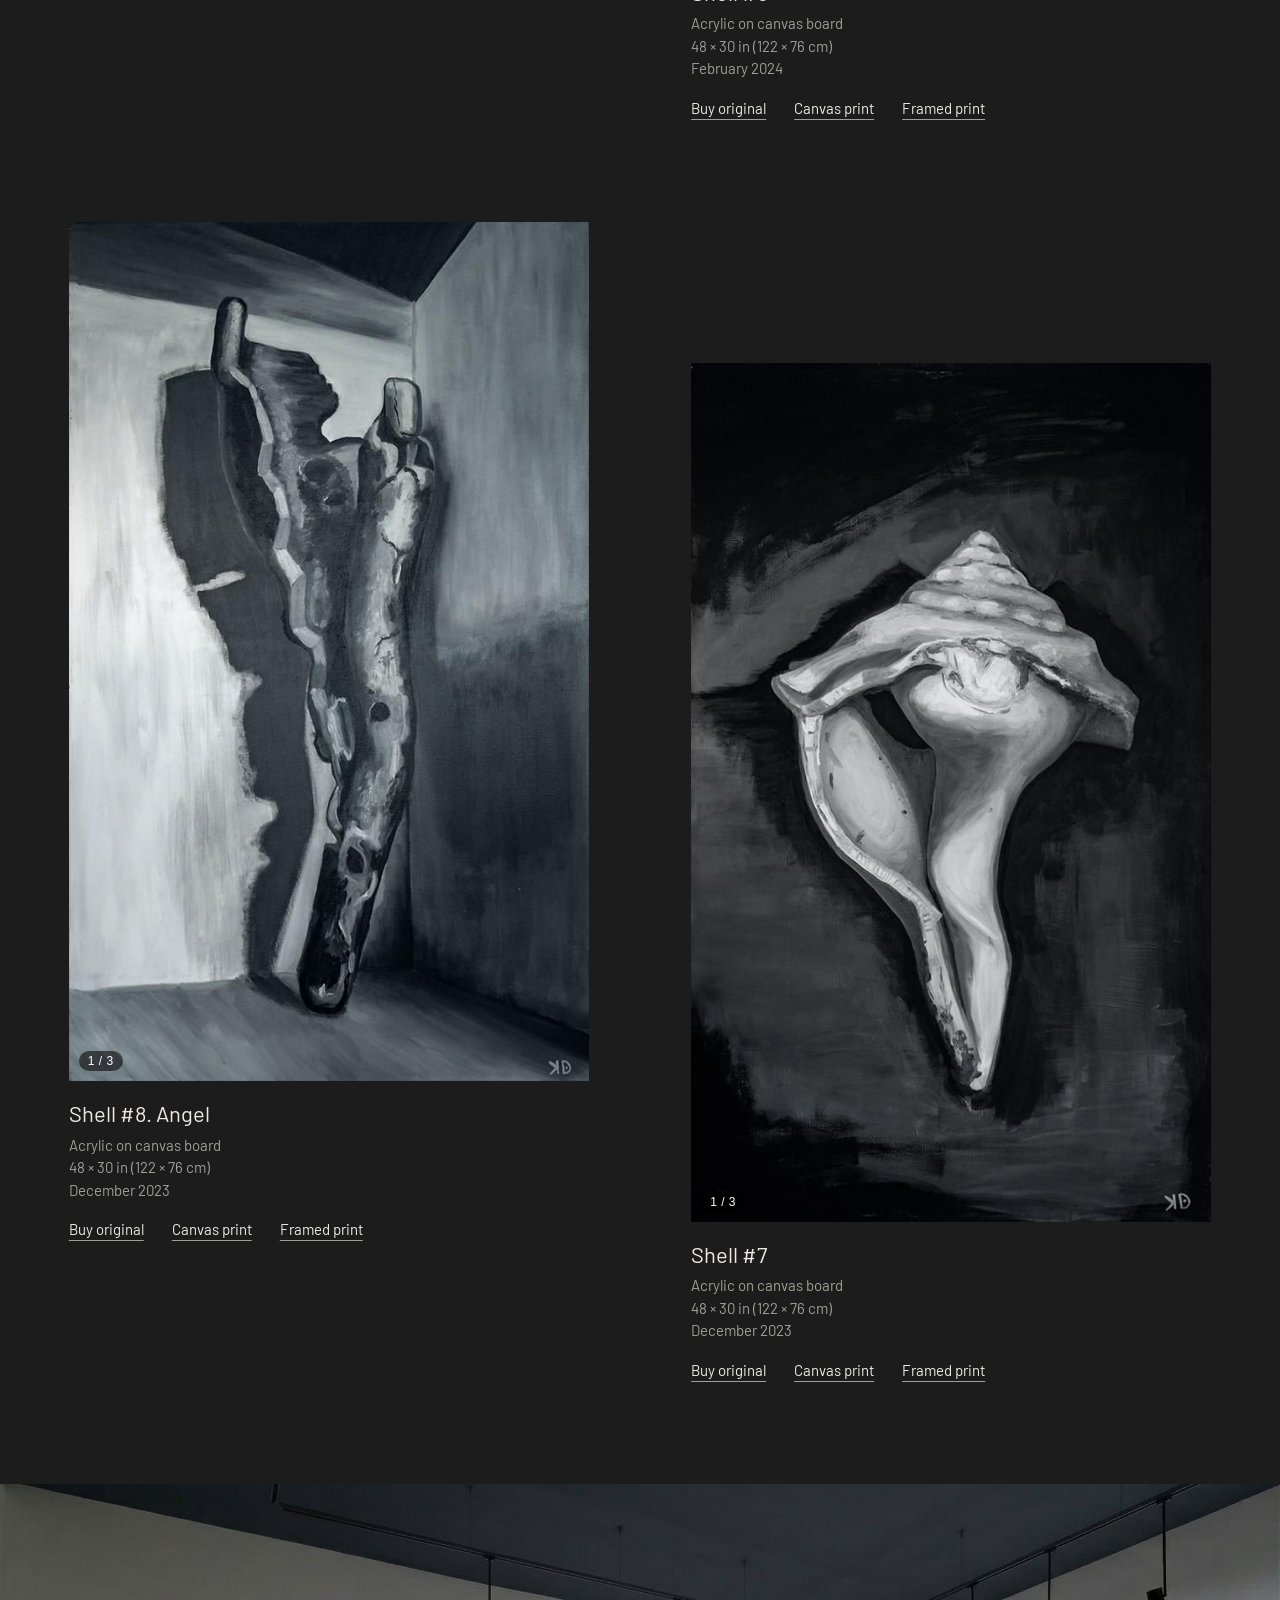
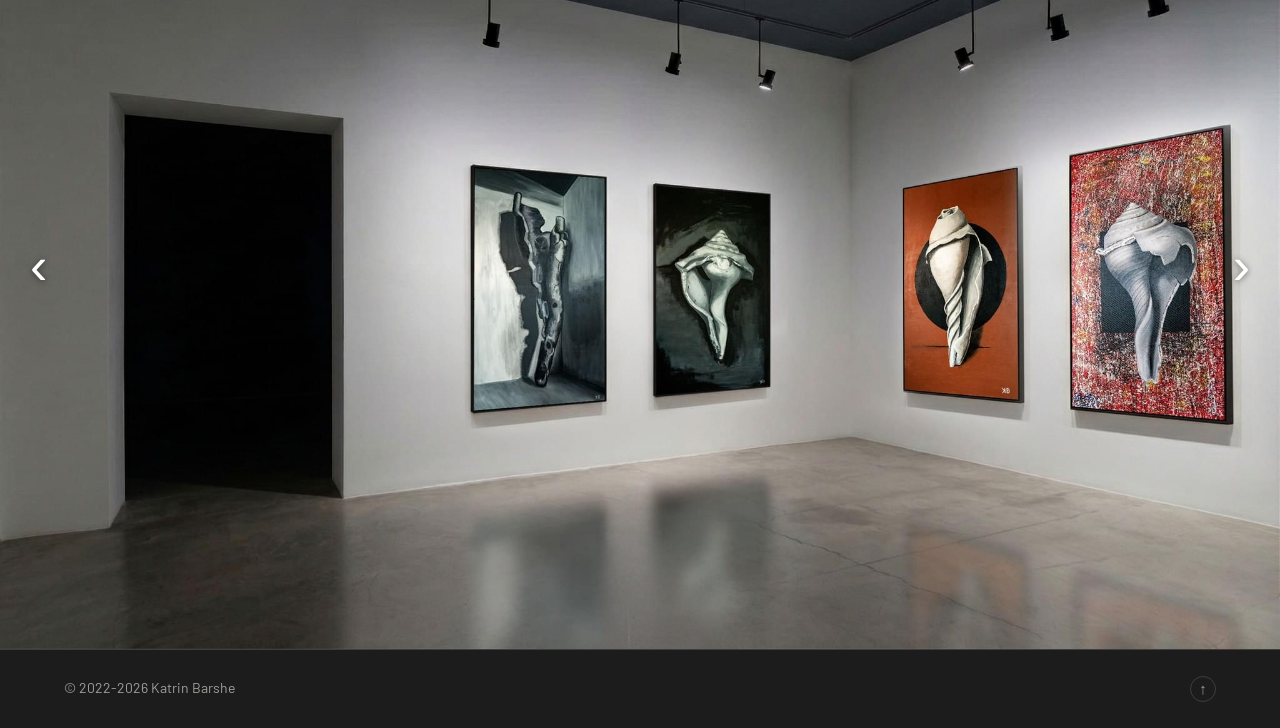
==== commit c2efce40: "Refactor code structure for improved readability and maintainability" ====
--- a/index.html
+++ b/index.html
@@ -19,10 +19,33 @@
   <link rel="icon" type="image/png" href="assets/img/favicon.png">
   <link rel="apple-touch-icon" href="assets/img/apple-touch-icon.png">
   <link rel="stylesheet" href="styles.css">
+  <script>
+    // Each painting of the series comes out of the dark when it scrolls into view,
+    // as if a lamp is switched on in front of it (see "lamp" in styles.css).
+    if (window.CSS && CSS.registerProperty && "IntersectionObserver" in window &&
+        !matchMedia("(prefers-reduced-motion: reduce)").matches) {
+      document.documentElement.classList.add("lit");
+      addEventListener("DOMContentLoaded", function () {
+        var seen = new IntersectionObserver(function (list) {
+          list.forEach(function (e) {
+            if (!e.isIntersecting) return;
+            var im = e.target;
+            seen.unobserve(im);
+            var on = function () { im.classList.add("is-on"); };
+            if (im.complete) on(); else { im.addEventListener("load", on); im.addEventListener("error", on); }
+          });
+        }, { threshold: 0.25 });
+        var watch = function () {
+          document.querySelectorAll("#shells .pic img").forEach(function (im) { seen.observe(im); });
+        };
+        setTimeout(watch, 0);
+      });
+    }
+  </script>
 </head>
-<body>
+<body id="top">
 
-<header class="topbar" id="top">
+<header class="topbar">
   <a class="brand" href="index.html"><img src="assets/img/favicon.png" alt="" width="30" height="30"><span>Katrin Barshe</span></a>
   <nav class="navbar" aria-label="Main">
     <a href="index.html" aria-current="page">Shells</a>
@@ -36,30 +59,15 @@
   <section class="hero">
     <div class="hero-text">
       <h1 class="display">The Shell</h1>
-      <p class="hero-sub">Fossil shells from Florida</p>
-      <a class="text-link" href="#shells">See the paintings</a>
+      <div class="prose">
+        <p>These shells are fossils. They are millions of years old, traces of ancient seas. I find each one myself, here in Florida.</p>
+        <p>Time revealed their character. A shell holds the mathematical harmony of Fibonacci and the precision and logic of architecture.</p>
+        <p>A shell also reflects human nature. Feminine curves and phallic forms merge in it. It is fragile and resilient at the same time. It shows how time passes, and it is still elegant after millions of years.</p>
+        <p>I do not offer direct hints, only space for contemplation. Each painting carries its own emotion, and each viewer finds something personal in it.</p>
+        <p>Each original painting from this series comes with the real shell it was painted from.</p>
+      </div>
     </div>
-    <figure class="hero-work">
-      <div class="dim-frame">
-        <button type="button" class="pic" data-open="shell-12" aria-label="View Shell #12">
-          <img src="assets/img/shell-12.jpg" width="620" height="1024" alt="Shell #12: a pale spiral shell in front of a black circle on an orange ground">
-        </button>
-        <span class="dim dim-h" aria-hidden="true"><i>48 in</i></span>
-        <span class="dim dim-w" aria-hidden="true"><i>30 in</i></span>
-      </div>
-      <figcaption>Shell #12, 2024</figcaption>
-    </figure>
-  </section>
-
-  <section class="statement" aria-label="About the series">
-    <img src="assets/img/shell-intro.png" width="1056" height="910" alt="A fossil shell in a display frame">
-    <div class="prose">
-      <p>These shells are fossils. They are millions of years old, traces of ancient seas. I find each one myself, here in Florida.</p>
-      <p>Time revealed their character. A shell holds the mathematical harmony of Fibonacci and the precision and logic of architecture.</p>
-      <p>A shell also reflects human nature. Feminine curves and phallic forms merge in it. It is fragile and resilient at the same time. It shows how time passes, and it is still elegant after millions of years.</p>
-      <p>I do not offer direct hints, only space for contemplation. Each painting carries its own emotion, and each viewer finds something personal in it.</p>
-      <p>Each original painting from this series comes with the real shell it was painted from.</p>
-    </div>
+    <img class="hero-shell" src="assets/img/shell-intro.png" width="1056" height="910" alt="A fossil shell in a display frame">
   </section>
 
   <section class="works-wrap" id="shells" aria-label="Paintings">
@@ -77,8 +85,6 @@
 <footer class="footer">
   <p>© 2022-2026 Katrin Barshe</p>
   <div class="footer-links">
-    <a href="buying.html">Buying</a>
-    <a href="mailto:katrinbarshe@gmail.com">katrinbarshe@gmail.com</a>
     <a href="#top" class="back-to-top" aria-label="Back to top">&#8593;</a>
   </div>
 </footer>
--- a/styles.css
+++ b/styles.css
@@ -124,64 +124,39 @@
 
 .hero {
   display: grid;
-  grid-template-columns: minmax(0, 1fr) auto;
-  align-items: end;
-  gap: clamp(32px, 6vw, 96px);
-  min-height: calc(100vh - var(--head));
-  min-height: calc(100svh - var(--head));
-  padding: clamp(36px, 6vh, 72px) var(--pad) clamp(40px, 7vh, 80px);
-}
-.hero-sub { margin-top: 18px; font-size: clamp(18px, 1.8vw, 24px); color: var(--muted); }
-.hero-text .text-link { display: inline-block; margin-top: clamp(28px, 5vh, 56px); font-size: 16px; }
-
-.hero-work { margin: 0 clamp(0px, 3vw, 48px) 0 0; }
-.hero-work figcaption { margin-top: 46px; font-size: 14px; color: var(--muted); text-align: right; }
-
-/* The painting with its real size marked like on a drawing: 48 in tall, 30 in wide */
-.dim-frame { position: relative; margin-left: 34px; }
-.dim-frame .pic img {
-  width: auto;
-  height: min(68vh, 760px);
-  height: min(68svh, 760px);
-  max-width: none;
-}
-.dim { position: absolute; color: var(--muted); font-size: 13px; letter-spacing: 0.04em; line-height: 1; }
-.dim::before, .dim::after { content: ""; position: absolute; background: currentColor; opacity: 0.7; }
-.dim i { position: absolute; font-style: normal; white-space: nowrap; background: var(--ink); }
-/* height: a vertical line left of the painting */
-.dim-h { left: -22px; top: 0; bottom: 0; width: 9px; border-top: 1px solid; border-bottom: 1px solid; border-color: rgba(160, 158, 153, 0.7); }
-.dim-h::before { left: 4px; top: 0; bottom: 0; width: 1px; }
-.dim-h::after { display: none; }
-.dim-h i { left: 50%; top: 50%; padding: 0 8px; transform: translate(-50%, -50%) rotate(-90deg); }
-/* width: a horizontal line under the painting */
-.dim-w { left: 0; right: 0; bottom: -22px; height: 9px; border-left: 1px solid; border-right: 1px solid; border-color: rgba(160, 158, 153, 0.7); }
-.dim-w::before { top: 4px; left: 0; right: 0; height: 1px; }
-.dim-w::after { display: none; }
-.dim-w i { left: 50%; top: 50%; padding: 0 8px; transform: translate(-50%, -50%); }
-
-/* One quiet moment when the page opens: the painting appears, then its size lines draw */
-@media (prefers-reduced-motion: no-preference) {
-  .dim-frame .pic { animation: rise 0.9s ease both; }
-  .dim-h { animation: draw-v 0.8s 0.7s ease both; }
-  .dim-w { animation: draw-h 0.8s 0.9s ease both; }
-  @keyframes rise { from { opacity: 0; transform: translateY(14px); } to { opacity: 1; transform: none; } }
-  @keyframes draw-v { from { opacity: 0; clip-path: inset(50% -40px 50% -40px); } to { opacity: 1; clip-path: inset(0 -40px 0 -40px); } }
-  @keyframes draw-h { from { opacity: 0; clip-path: inset(-40px 50% -40px 50%); } to { opacity: 1; clip-path: inset(-40px 0 -40px 0); } }
-}
-
-/* ---------- home: the text about the series ---------- */
-
-.statement {
-  display: grid;
-  grid-template-columns: minmax(0, 5fr) minmax(0, 6fr);
-  align-items: center;
-  gap: clamp(28px, 6vw, 96px);
-  max-width: 1280px;
+  grid-template-columns: minmax(0, 1fr) minmax(0, 1fr);
+  align-items: center;
+  column-gap: clamp(28px, 6vw, 110px);
+  row-gap: clamp(24px, 4vh, 40px);
+  max-width: 1400px;
   margin: 0 auto;
-  padding: clamp(48px, 9vw, 130px) var(--pad);
-  border-top: 1px solid var(--hair);
-}
-.statement > img { width: 100%; max-width: 520px; justify-self: center; }
+  padding: clamp(48px, 9vh, 110px) var(--pad) clamp(24px, 4vw, 56px);
+}
+/* The title runs across the page; under it the text and the photo of the real shell share one row. */
+.hero-text { display: contents; }
+.hero-text .display { grid-column: 1 / -1; font-size: clamp(58px, 8.4vw, 124px); white-space: nowrap; margin-bottom: clamp(4px, 1vh, 12px); }
+.hero-text .prose { max-width: 56ch; }
+.hero-shell { width: 100%; max-width: 560px; justify-self: center; }
+
+/* The lamp: a painting comes out of the dark, the light starts at the middle
+   and spreads to the edges. The small script in the head of index.html starts it
+   for each painting of the series when it scrolls into view. */
+@property --lit { syntax: "<percentage>"; inherits: false; initial-value: 150%; }
+.lit #shells .pic img { opacity: 0; }
+.lit #shells .pic img.is-on {
+  opacity: 1;
+  -webkit-mask-image: radial-gradient(farthest-corner at 50% 46%, #000 calc(var(--lit) - 45%), transparent var(--lit));
+  mask-image: radial-gradient(farthest-corner at 50% 46%, #000 calc(var(--lit) - 45%), transparent var(--lit));
+  animation: lamp 2.6s cubic-bezier(0.22, 0.61, 0.36, 1) both;
+}
+@keyframes lamp {
+  from { --lit: 0%; filter: brightness(0.45); transform: scale(1.035); }
+  60% { filter: brightness(0.9); }
+  to { --lit: 150%; filter: brightness(1); transform: scale(1); }
+}
+
+/* ---------- text blocks ---------- */
+
 .prose { max-width: 60ch; font-size: 18px; line-height: 1.65; }
 .prose p + p { margin-top: 1.1em; }
 .prose h2 { margin: 2.2em 0 0.7em; font-weight: 500; font-size: 20px; }
@@ -212,13 +187,14 @@
 .tile { min-width: 0; scroll-margin-top: calc(var(--head) + 24px); }
 .tile-text { padding: 18px 0 clamp(56px, 8vw, 110px); }
 .work-title { font-weight: 400; font-size: 22px; line-height: 1.3; margin-bottom: 6px; }
+.work-subtitle { margin: -2px 0 8px; font-size: 16px; line-height: 1.4; }
 .work-meta { font-size: 15px; line-height: 1.5; color: var(--muted); }
 .work-actions { display: flex; flex-wrap: wrap; gap: 6px 28px; margin-top: 16px; font-size: 15px; }
-.work-actions .price { margin-left: 8px; color: var(--muted); }
+
 .works-4 .work-title { font-size: 18px; }
 .works-4 .work-meta, .works-4 .work-actions { font-size: 14px; }
 
-/* page titles (Components, Other works, Buying) and group titles */
+/* page titles (Components, Other works) and group titles */
 .page-head { padding: clamp(48px, 9vw, 120px) var(--pad) 0; max-width: calc(1240px + 2 * var(--pad)); margin: 0 auto; width: 100%; }
 .group-head { padding: clamp(24px, 5vw, 60px) var(--pad) 0; max-width: calc(1240px + 2 * var(--pad)); margin: 0 auto; width: 100%; scroll-margin-top: var(--head); }
 .group-head .h-section { padding-top: clamp(36px, 5vw, 64px); border-top: 1px solid var(--rule); }
@@ -231,8 +207,22 @@
 
 .pic { display: block; position: relative; padding: 0; border: 0; background: none; cursor: zoom-in; width: 100%; }
 .pic img { width: 100%; }
+/* The cursor works like a small lamp: a soft light follows it over a painting (main.js). */
+@media (hover: hover) and (pointer: fine) {
+  body:not(.light) .pic::after {
+    content: "";
+    position: absolute;
+    inset: 0;
+    pointer-events: none;
+    background: radial-gradient(circle at var(--mx, 50%) var(--my, 50%), rgba(255, 255, 255, 0.5), rgba(255, 255, 255, 0) 42%);
+    mix-blend-mode: soft-light;
+    opacity: 0;
+    transition: opacity 0.6s ease;
+  }
+  body:not(.light) .pic:hover::after { opacity: 1; }
+}
 .pic-count {
-  position: absolute; right: 10px; bottom: 10px; padding: 3px 9px; border-radius: 12px;
+  position: absolute; left: 10px; bottom: 10px; padding: 3px 9px; border-radius: 12px;
   background: rgba(0, 0, 0, 0.55); color: #fff; font-size: 12px; letter-spacing: 0.04em; pointer-events: none;
 }
 
@@ -290,11 +280,6 @@
   background: #111 center 38% / cover no-repeat;
 }
 
-/* ---------- buying ---------- */
-
-.buying { max-width: calc(1240px + 2 * var(--pad)); margin: 0 auto; padding: clamp(28px, 5vw, 56px) var(--pad) clamp(56px, 9vw, 120px); width: 100%; }
-.buying .prose a { text-decoration-thickness: 1px; text-underline-offset: 4px; text-decoration-color: var(--muted); }
-
 /* ---------- footer ---------- */
 
 .footer {
@@ -354,20 +339,15 @@
 
 /* tablets and phones: the first screen stacks, painting first */
 @media (max-width: 900px) {
-  .hero { grid-template-columns: 1fr; align-items: start; min-height: 0; gap: 54px; padding-top: 28px; }
-  .hero-work { order: -1; margin: 0; justify-self: center; }
-  .hero-work figcaption { text-align: center; padding-left: 22px; }
-  .dim-frame { margin-left: 26px; margin-right: 4px; }
-  .dim-frame .pic img { height: auto; width: min(340px, calc(100vw - 2 * var(--pad) - 46px)); }
+  .hero { grid-template-columns: 1fr; gap: 32px; padding-top: 36px; }
+  .hero-shell { max-width: 420px; }
 }
 
 @media (max-width: 760px) {
   body { font-size: 16px; }
   .topbar { position: static; flex-wrap: wrap; padding-top: 14px; padding-bottom: 10px; }
-  .navbar { gap: clamp(14px, 5.6vw, 22px); width: 100%; }
-
-  .statement { grid-template-columns: 1fr; }
-  .statement > img { max-width: 340px; }
+  .navbar { flex-wrap: wrap; gap: 2px clamp(14px, 4.4vw, 22px); width: 100%; }
+
   .prose { font-size: 17px; }
 
   .works-2 { grid-template-columns: 1fr; }
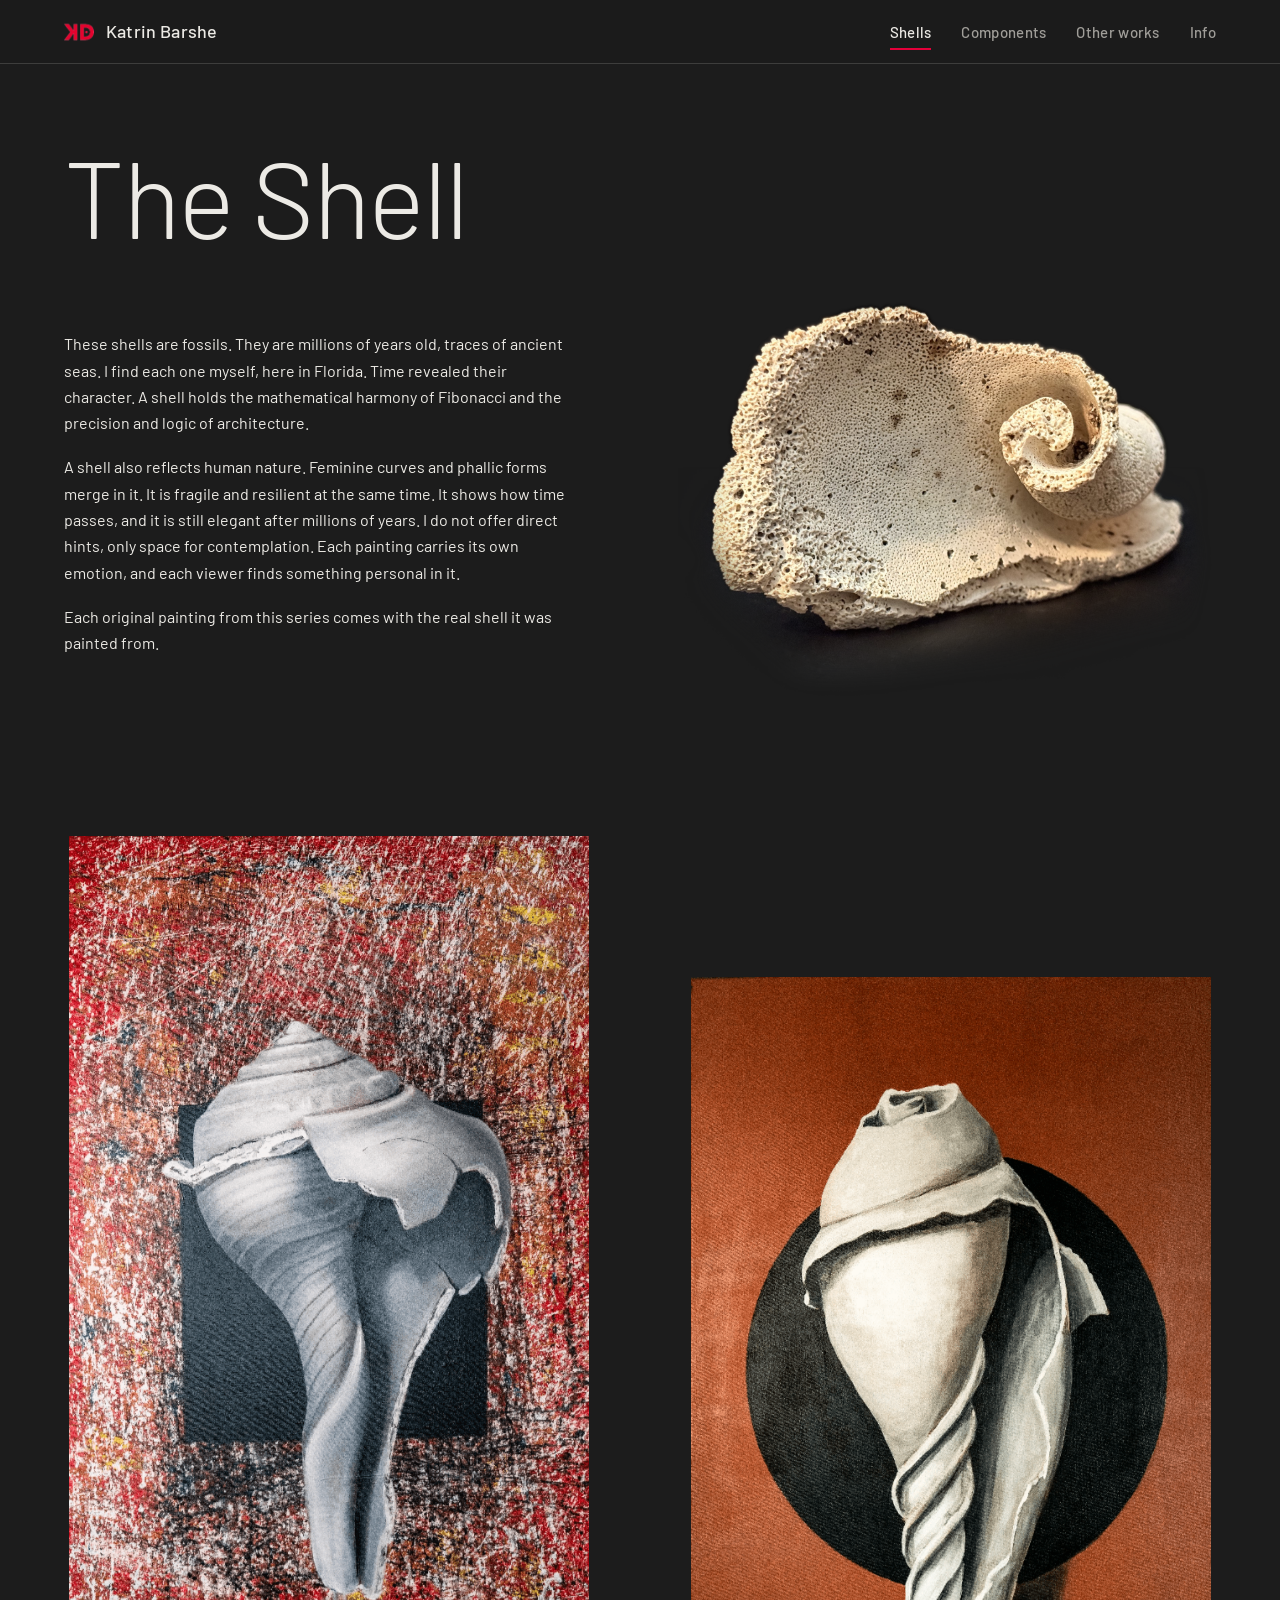
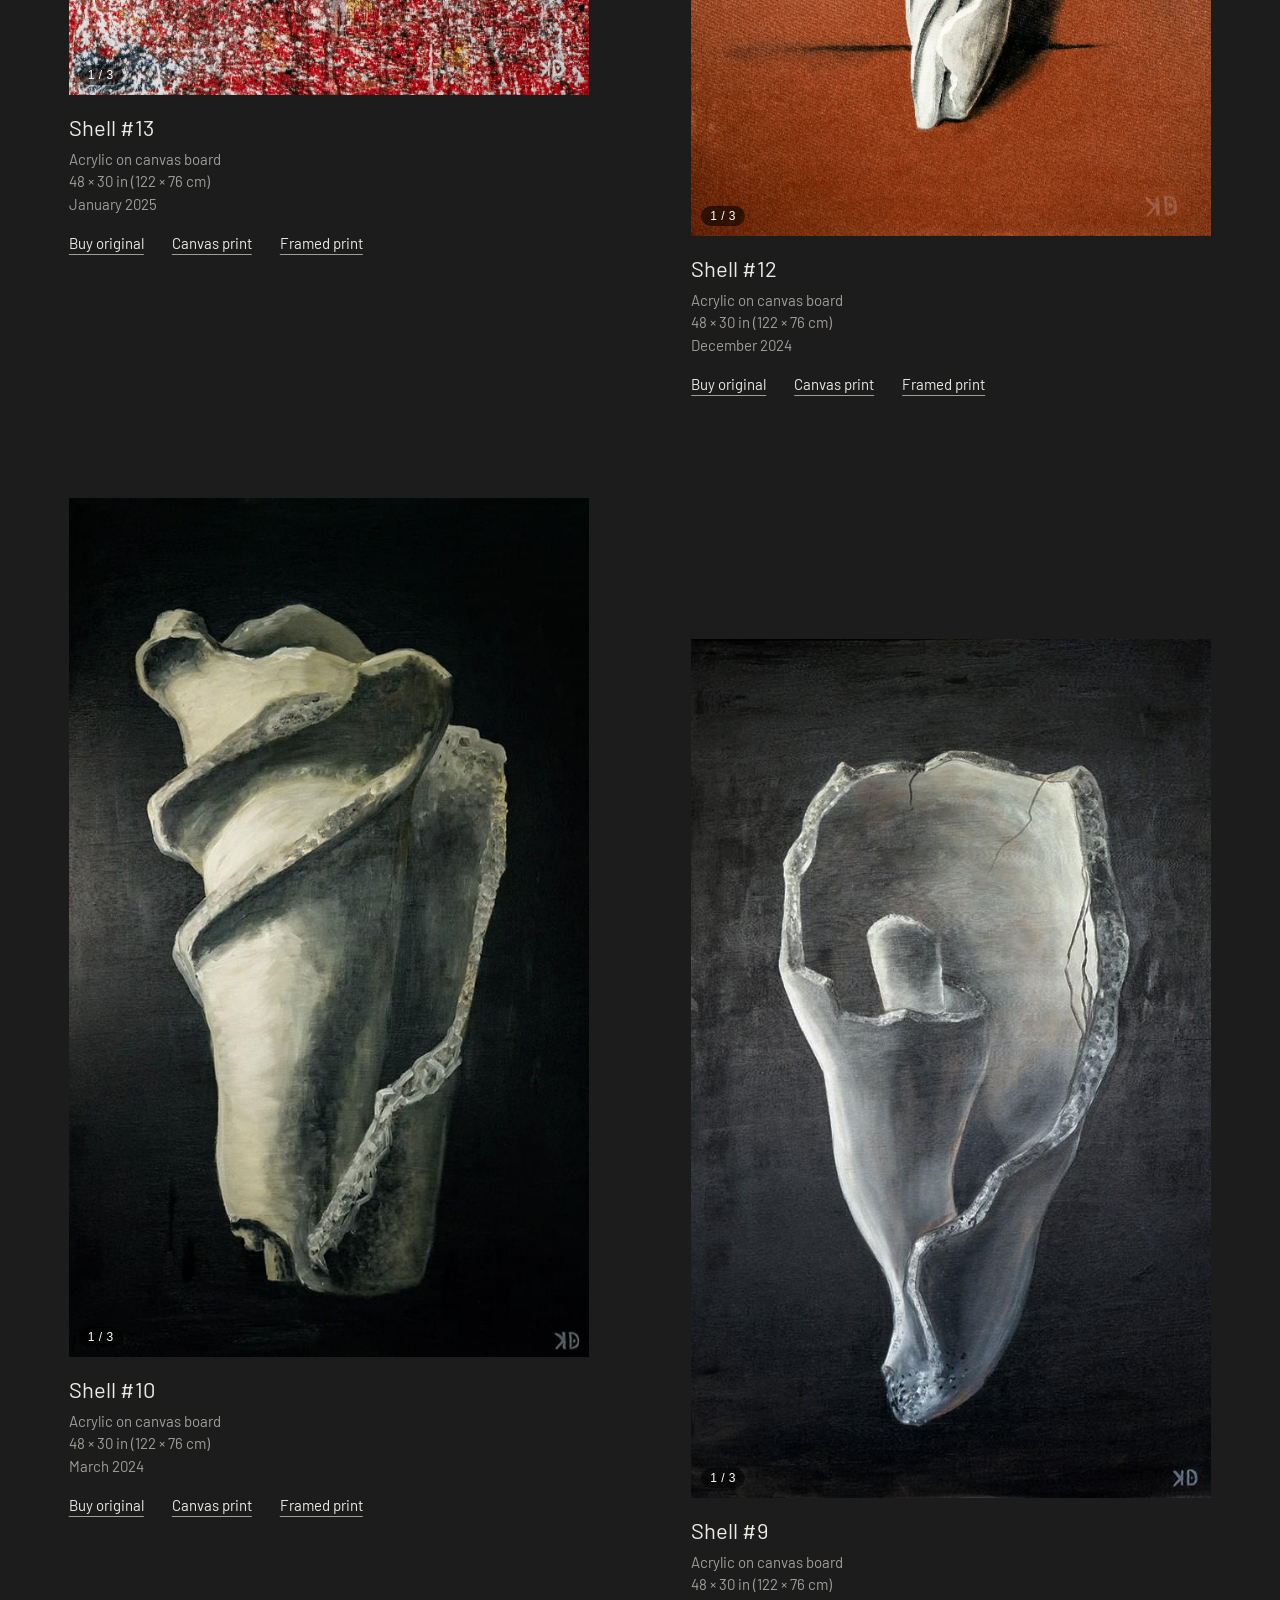
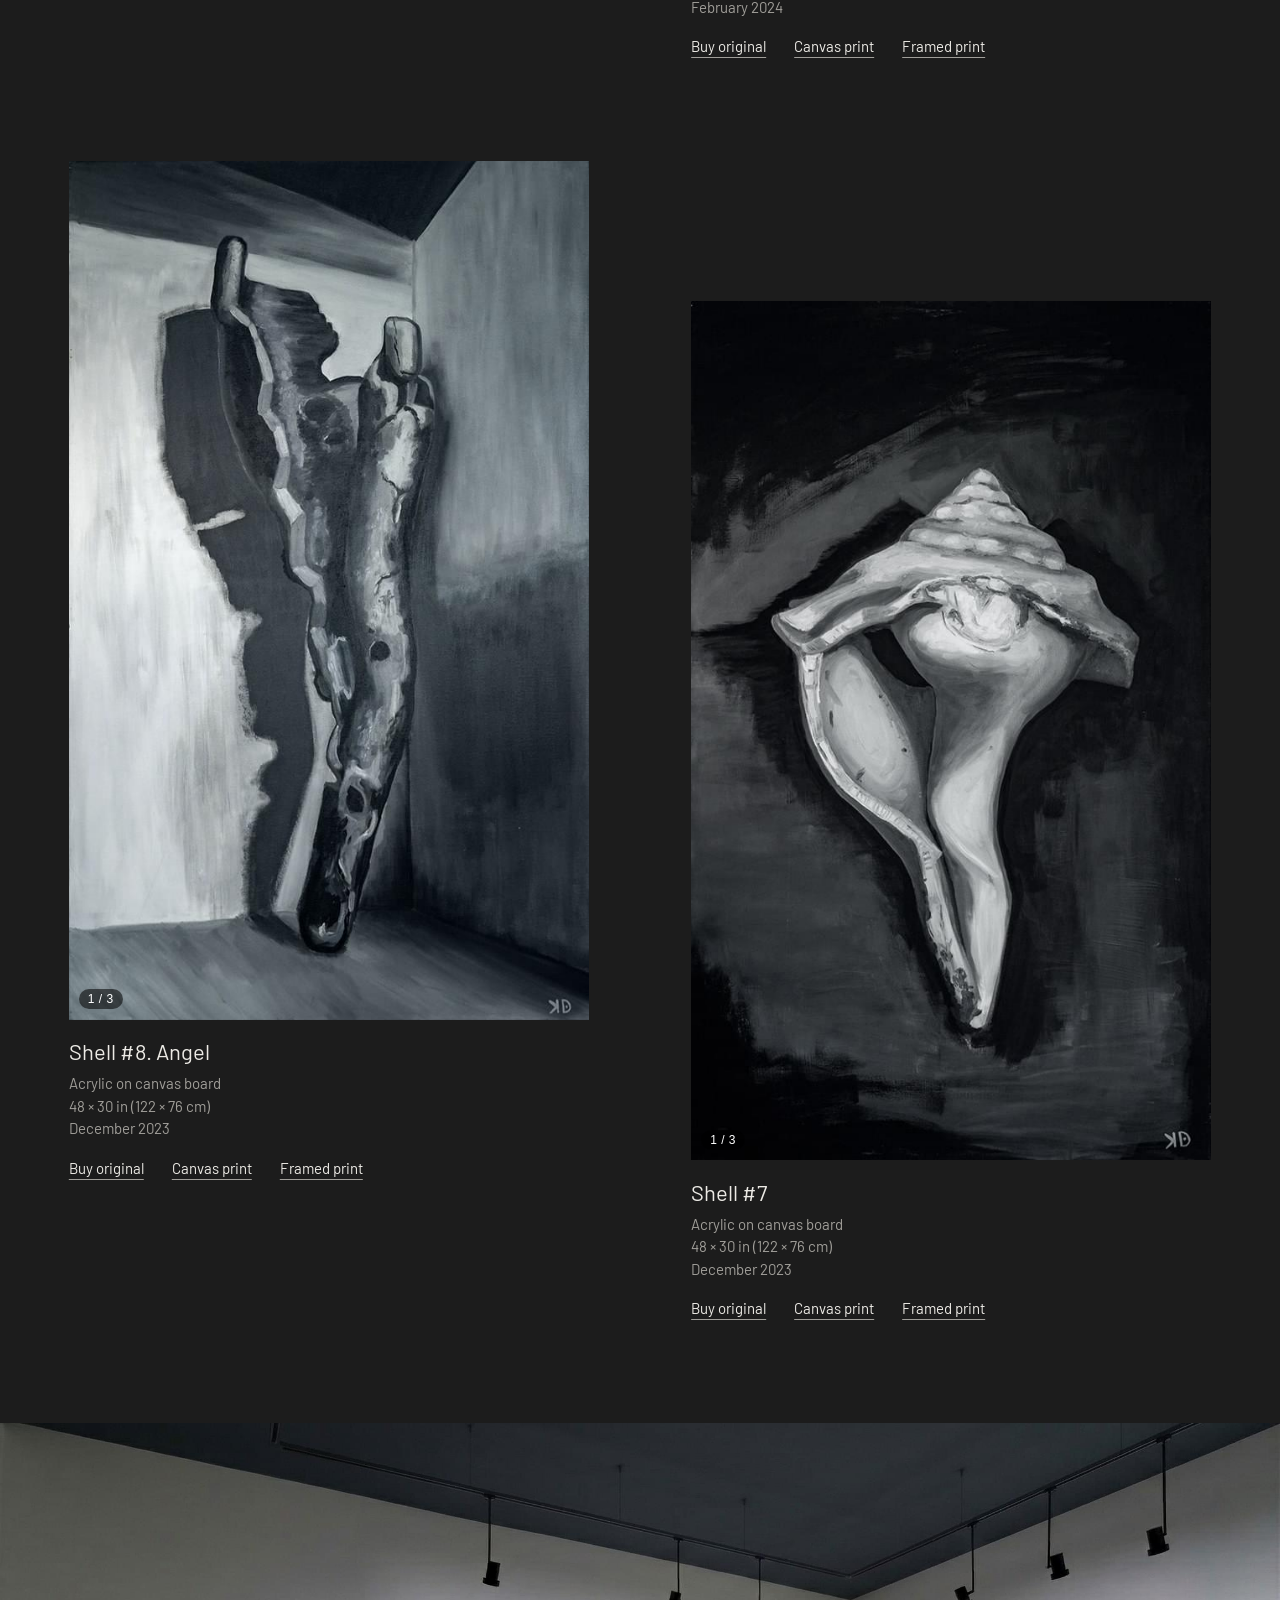
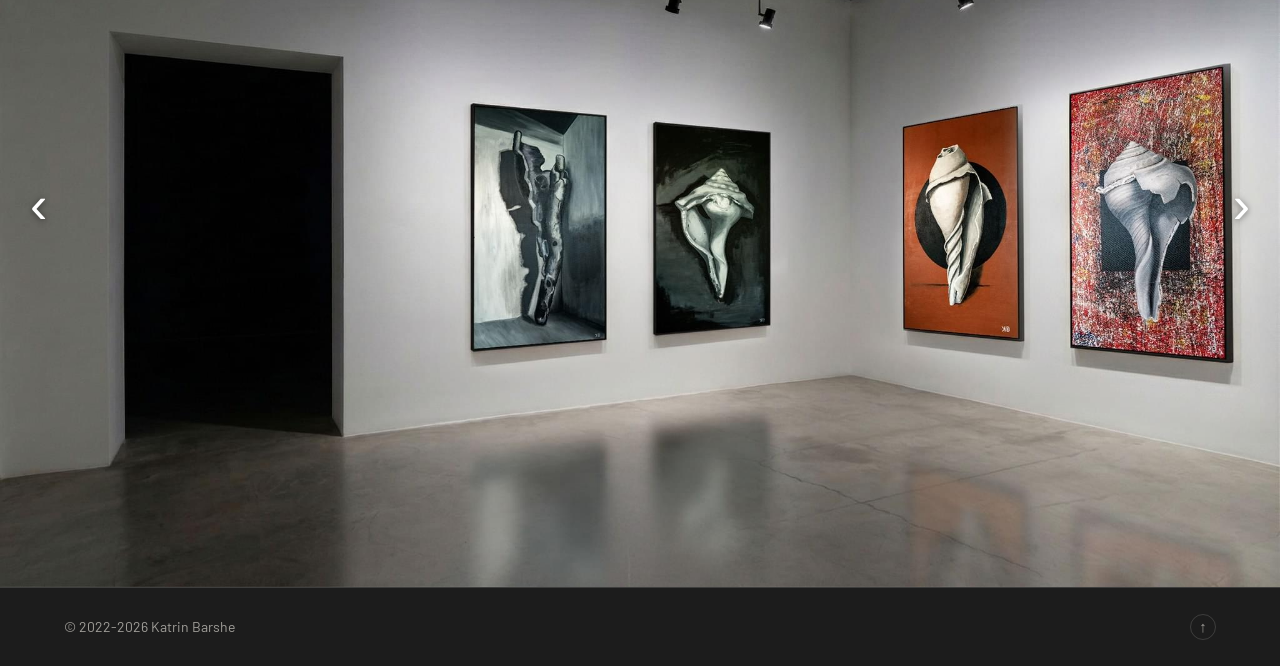
==== commit 1e85830f: "Refactor hero section content for clarity and update shell images for enhanced display" ====
--- a/index.html
+++ b/index.html
@@ -60,14 +60,12 @@
     <div class="hero-text">
       <h1 class="display">The Shell</h1>
       <div class="prose">
-        <p>These shells are fossils. They are millions of years old, traces of ancient seas. I find each one myself, here in Florida.</p>
-        <p>Time revealed their character. A shell holds the mathematical harmony of Fibonacci and the precision and logic of architecture.</p>
-        <p>A shell also reflects human nature. Feminine curves and phallic forms merge in it. It is fragile and resilient at the same time. It shows how time passes, and it is still elegant after millions of years.</p>
-        <p>I do not offer direct hints, only space for contemplation. Each painting carries its own emotion, and each viewer finds something personal in it.</p>
+        <p>These shells are fossils. They are millions of years old, traces of ancient seas. I find each one myself, here in Florida. Time revealed their character. A shell holds the mathematical harmony of Fibonacci and the precision and logic of architecture.</p>
+        <p>A shell also reflects human nature. Feminine curves and phallic forms merge in it. It is fragile and resilient at the same time. It shows how time passes, and it is still elegant after millions of years. I do not offer direct hints, only space for contemplation. Each painting carries its own emotion, and each viewer finds something personal in it.</p>
         <p>Each original painting from this series comes with the real shell it was painted from.</p>
       </div>
     </div>
-    <img class="hero-shell" src="assets/img/shell-intro.png" width="1056" height="910" alt="A fossil shell in a display frame">
+    <span class="hero-shell glow"><img src="assets/img/shell2.png" width="1579" height="1185" alt="A fossil shell in a display frame"></span>
   </section>
 
   <section class="works-wrap" id="shells" aria-label="Paintings">
--- a/styles.css
+++ b/styles.css
@@ -135,8 +135,9 @@
 /* The title runs across the page; under it the text and the photo of the real shell share one row. */
 .hero-text { display: contents; }
 .hero-text .display { grid-column: 1 / -1; font-size: clamp(58px, 8.4vw, 124px); white-space: nowrap; margin-bottom: clamp(4px, 1vh, 12px); }
-.hero-text .prose { max-width: 56ch; }
-.hero-shell { width: 100%; max-width: 560px; justify-self: center; }
+.hero-text .prose { max-width: 56ch; font-size: 16px; }
+.hero-shell { display: block; position: relative; width: 100%; max-width: 560px; justify-self: center; }
+.hero-shell img { display: block; width: 100%; height: auto; }
 
 /* The lamp: a painting comes out of the dark, the light starts at the middle
    and spreads to the edges. The small script in the head of index.html starts it
@@ -201,7 +202,7 @@
 
 /* ---------- light pages (Components): the watercolors sit on white paper ---------- */
 
-.light { --fg: #1f1f1f; --muted: #6d6d6d; --rule: rgba(0, 0, 0, 0.14); background: #fff; color: var(--fg); }
+.light { --fg: #1f1f1f; --muted: #6d6d6d; --rule: rgba(0, 0, 0, 0.14); background: #f3f3f2; color: var(--fg); }
 
 /* ---------- clickable paintings ---------- */
 
@@ -209,7 +210,8 @@
 .pic img { width: 100%; }
 /* The cursor works like a small lamp: a soft light follows it over a painting (main.js). */
 @media (hover: hover) and (pointer: fine) {
-  body:not(.light) .pic::after {
+  body:not(.light) .pic::after,
+  .glow::after {
     content: "";
     position: absolute;
     inset: 0;
@@ -219,7 +221,14 @@
     opacity: 0;
     transition: opacity 0.6s ease;
   }
-  body:not(.light) .pic:hover::after { opacity: 1; }
+  body:not(.light) .pic:hover::after,
+  .glow:hover::after { opacity: 1; }
+  /* on the header photo the light falls only on the shell, not on the transparent background */
+  /* the mask is the photo itself: main.js puts the current image into --glow-mask */
+  .hero-shell::after {
+    -webkit-mask: var(--glow-mask, none) center / 100% 100% no-repeat;
+    mask: var(--glow-mask, none) center / 100% 100% no-repeat;
+  }
 }
 .pic-count {
   position: absolute; left: 10px; bottom: 10px; padding: 3px 9px; border-radius: 12px;
@@ -340,7 +349,7 @@
 /* tablets and phones: the first screen stacks, painting first */
 @media (max-width: 900px) {
   .hero { grid-template-columns: 1fr; gap: 32px; padding-top: 36px; }
-  .hero-shell { max-width: 420px; }
+  .hero-shell { max-width: 420px; order: -1; }
 }
 
 @media (max-width: 760px) {
